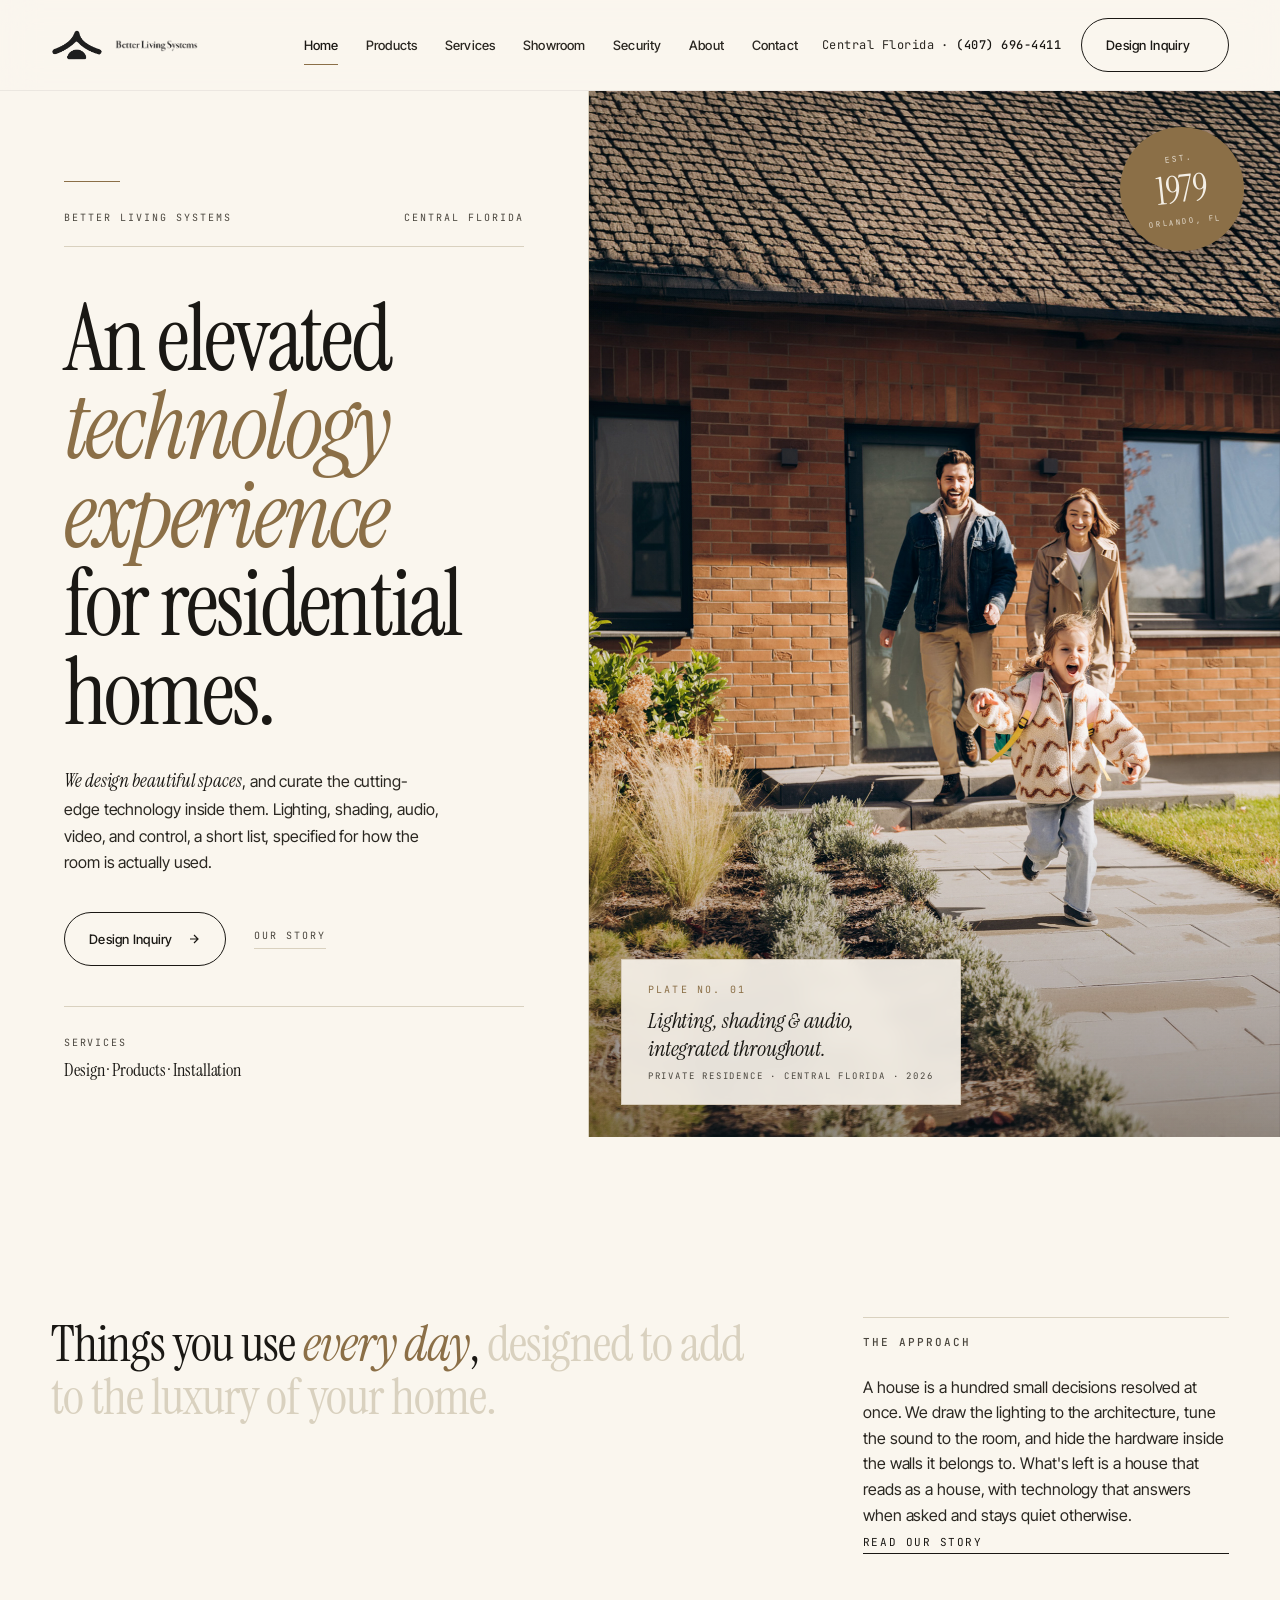
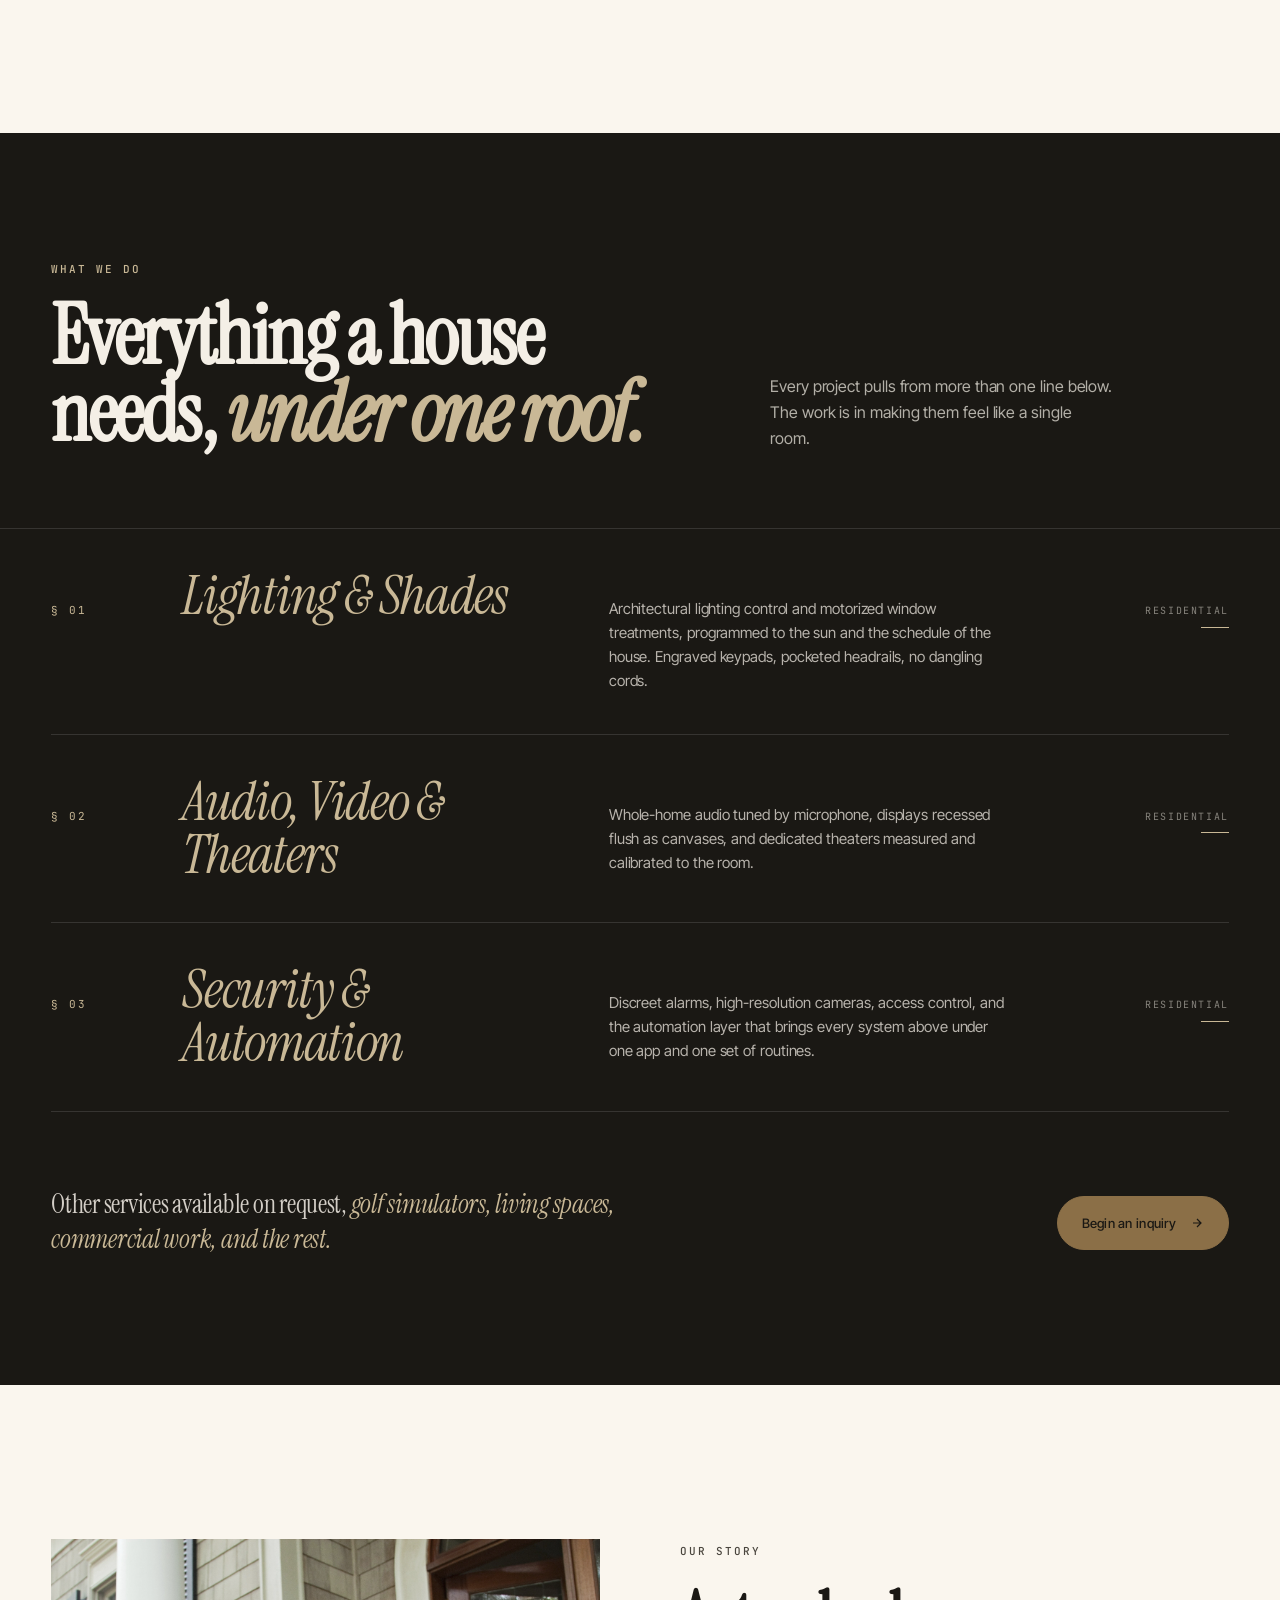
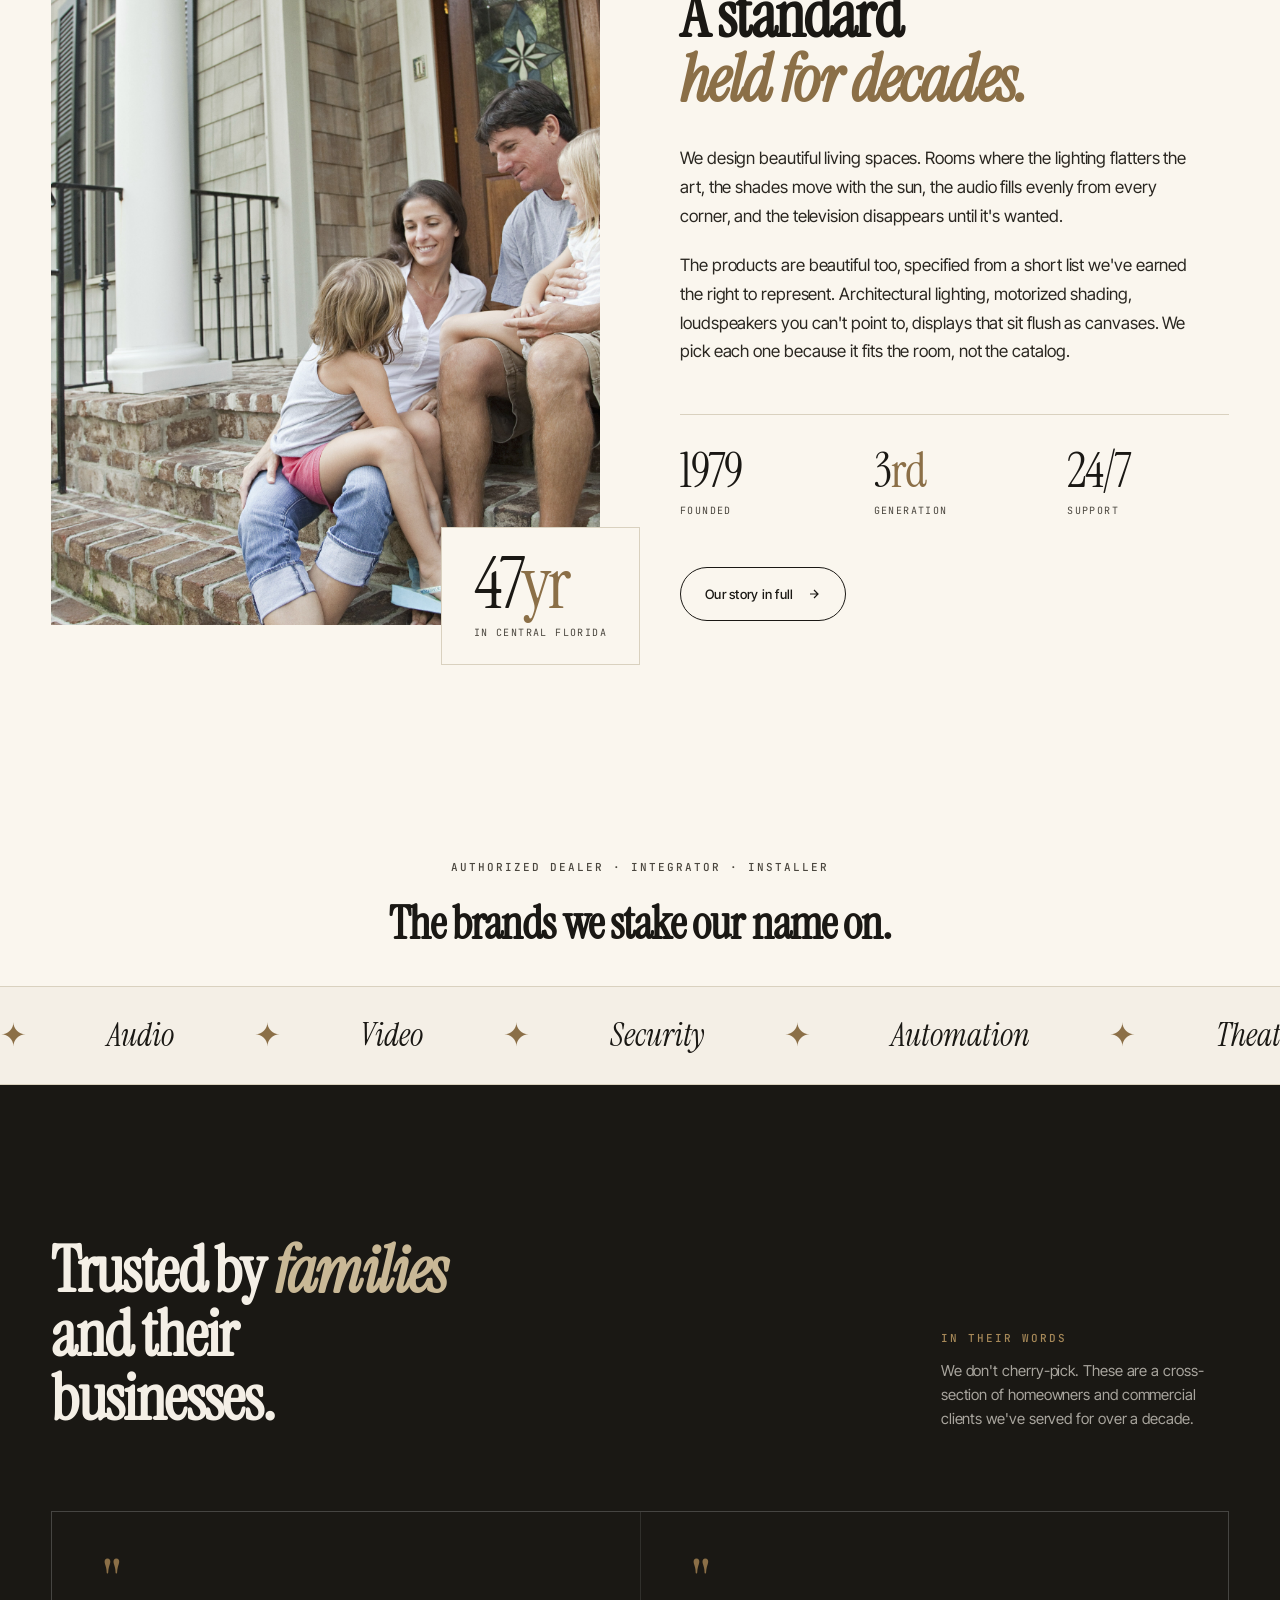
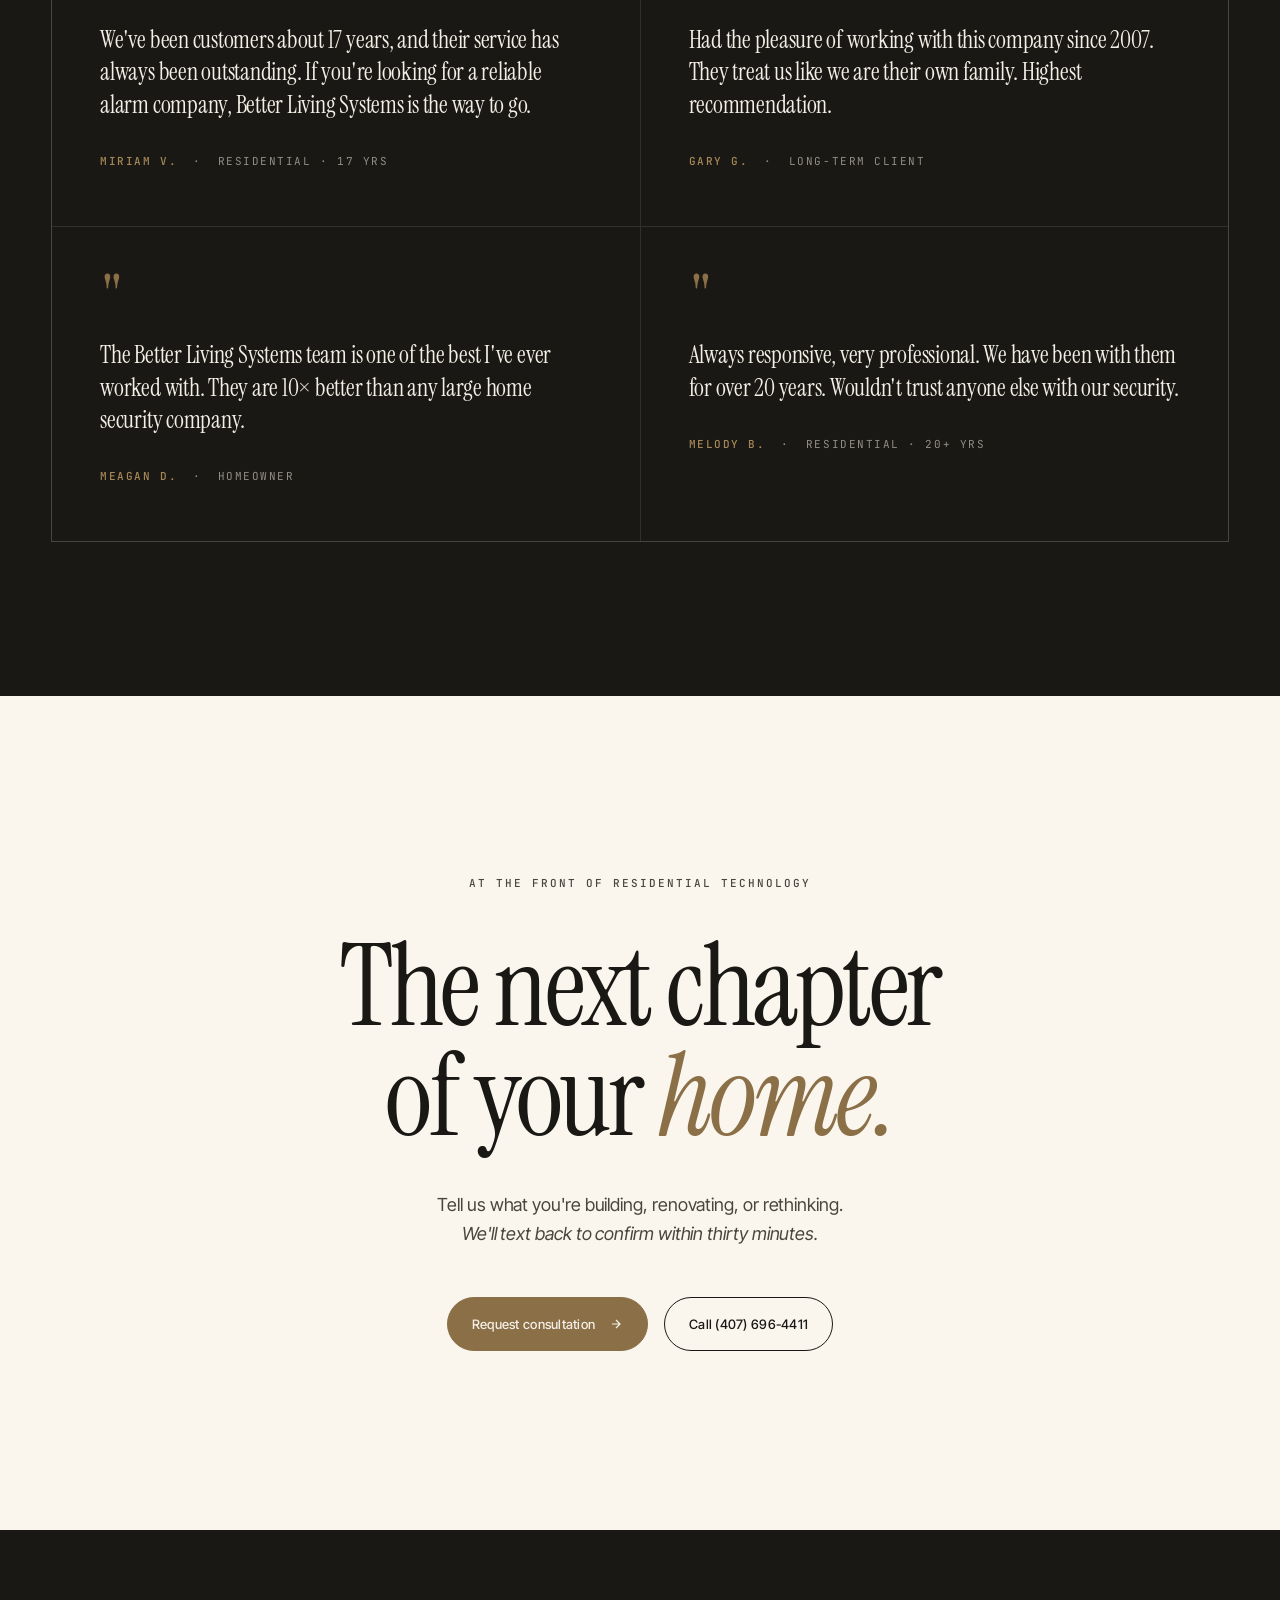
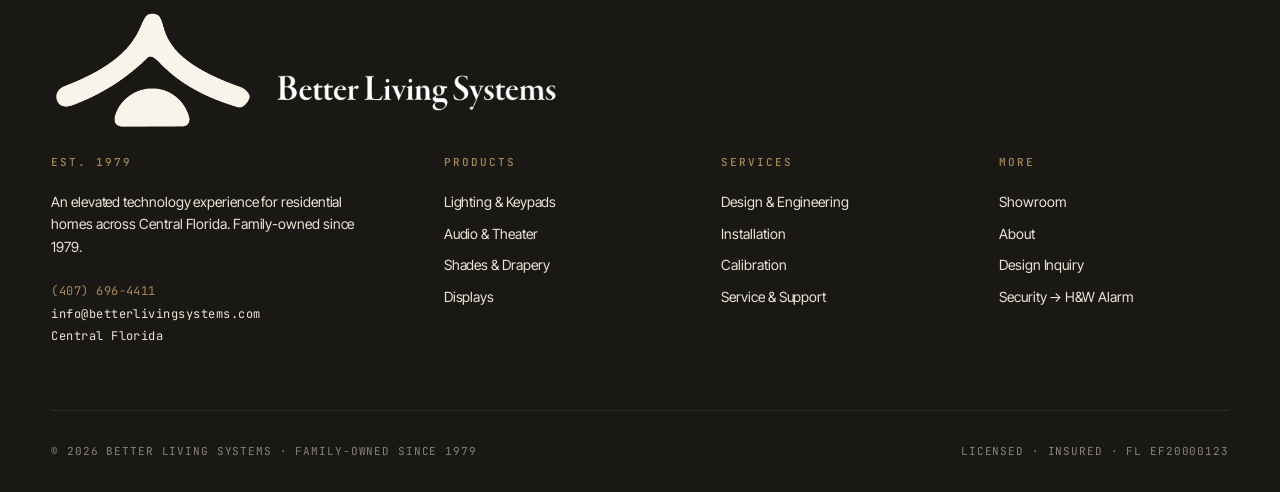
==== index.html @ b2623dad "Replace site with redesigned handoff Applies a full redesign from Claude Design: new index, about, c" ====
<!doctype html>
<html lang="en">
<head>
  <meta charset="utf-8" />
  <meta name="viewport" content="width=device-width, initial-scale=1" />
  <title>Better Living Systems, Security, Fire, and Smart Home since 1979</title>
  <link rel="icon" href="favicon.ico" sizes="any" />
  <link rel="icon" type="image/png" sizes="32x32" href="favicon-32.png" />
  <link rel="icon" type="image/png" sizes="16x16" href="favicon-16.png" />
  <link rel="apple-touch-icon" sizes="180x180" href="favicon-180.png" />
  <link rel="preconnect" href="https://fonts.googleapis.com" />
  <link rel="preconnect" href="https://fonts.gstatic.com" crossorigin />
  <link href="https://fonts.googleapis.com/css2?family=Instrument+Serif:ital@0;1&family=Inter+Tight:wght@300;400;500;600&family=JetBrains+Mono:wght@400;500&display=swap" rel="stylesheet" />
  <link rel="stylesheet" href="shared/styles.css?v=1776820132756" />
  <style>
    /* ------- Home-specific ------- */
    .hero {
      position: relative;
      overflow: hidden;
      isolation: isolate;
      background: var(--paper);
      display: grid;
      grid-template-columns: minmax(0, 0.92fr) minmax(0, 1.08fr);
      min-height: 92vh;
    }
    .hero-copy {
      position: relative;
      padding: clamp(72px, 10vh, 140px) clamp(32px, 5vw, 88px) clamp(48px, 6vh, 80px);
      display: flex; flex-direction: column; justify-content: space-between;
      border-right: 1px solid var(--line);
      gap: 40px;
    }
    .hero-rule {
      width: 56px; height: 1px; background: var(--brass);
      margin-bottom: 28px;
    }
    .hero-masthead {
      display: flex; justify-content: space-between; align-items: baseline;
      font-family: var(--mono);
      font-size: 10px;
      letter-spacing: 0.2em;
      text-transform: uppercase;
      color: var(--ink-soft);
      padding-bottom: 20px;
      border-bottom: 1px solid var(--line);
      gap: 16px;
    }
    .hero-masthead .vol { color: var(--brass); }
    .hero h1 {
      font-family: var(--serif);
      font-size: clamp(56px, 7.2vw, 120px);
      line-height: 0.96;
      letter-spacing: -0.03em;
      font-weight: 400;
      margin: 0;
    }
    .hero h1 .l2 { font-style: italic; color: var(--brass); display: block; }
    .hero-lede {
      max-width: 42ch;
      font-size: 16px;
      line-height: 1.65;
      color: var(--ink-2);
      margin-top: 28px;
    }
    .hero-lede em { font-style: italic; font-family: var(--serif); font-size: 19px; color: var(--ink); }
    .hero-ctas {
      display: flex; align-items: center; gap: 28px; flex-wrap: wrap;
      margin-top: 36px;
    }
    .hero-ctas .mini {
      font-family: var(--mono); font-size: 10px; letter-spacing: 0.2em;
      text-transform: uppercase; color: var(--ink-soft);
      text-decoration: none;
      border-bottom: 1px solid var(--line);
      padding-bottom: 4px;
      transition: color .3s, border-color .3s;
    }
    .hero-ctas .mini:hover { color: var(--brass); border-color: var(--brass); }
    .hero-footer {
      display: grid;
      grid-template-columns: 1fr auto;
      align-items: end;
      gap: 40px;
      padding-top: 28px;
      border-top: 1px solid var(--line);
      font-family: var(--mono);
      font-size: 10px;
      letter-spacing: 0.18em;
      text-transform: uppercase;
      color: var(--ink-soft);
    }
    .hero-footer-stat { text-align: right; }
    .hero-footer-stat .num { font-family: var(--serif); font-size: 44px; line-height: 1; letter-spacing: -0.02em; color: var(--ink); text-transform: none; display: block; }
    .hero-footer-stat .num em { color: var(--brass); font-style: normal; }
    .hero-footer-stat .lbl { margin-top: 8px; display: block; }

    .hero-media {
      position: relative;
      overflow: hidden;
      background: var(--ink);
    }
    .hero-media img {
      position: absolute; inset: 0;
      width: 100%; height: 100%;
      object-fit: cover;
      will-change: transform;
      filter: saturate(0.92) contrast(1.02);
    }
    .hero-media::after {
      content: "";
      position: absolute; inset: 0;
      background:
        linear-gradient(180deg, rgba(20,19,17,0.1) 0%, transparent 25%, transparent 65%, rgba(20,19,17,0.35) 100%),
        linear-gradient(90deg, rgba(20,19,17,0.12) 0%, transparent 45%);
      pointer-events: none;
    }
    .hero-caption {
      position: absolute;
      left: 32px; bottom: 32px;
      z-index: 3;
      background: rgba(244, 239, 230, 0.94);
      backdrop-filter: blur(8px);
      padding: 22px 26px 20px;
      border: 1px solid rgba(139, 111, 71, 0.22);
      max-width: 340px;
    }
    .hero-caption .cap-num { font-family: var(--mono); font-size: 10px; letter-spacing: 0.22em; text-transform: uppercase; color: var(--brass); margin-bottom: 10px; }
    .hero-caption .cap-title { font-family: var(--serif); font-size: 22px; line-height: 1.25; color: var(--ink); margin-bottom: 8px; font-style: italic; }
    .hero-caption .cap-meta { font-family: var(--mono); font-size: 9px; letter-spacing: 0.2em; text-transform: uppercase; color: var(--ink-soft); }
    .hero-badge {
      position: absolute;
      right: 36px; top: 36px;
      z-index: 3;
      display: flex; flex-direction: column; align-items: center; justify-content: center;
      width: 124px; height: 124px;
      border-radius: 50%;
      background: var(--brass);
      color: var(--ivory);
      transform: rotate(-6deg);
      box-shadow: 0 24px 50px -18px rgba(0,0,0,0.5);
      letter-spacing: 0.05em;
    }
    .hero-badge .est { font-family: var(--mono); font-size: 8px; letter-spacing: 0.28em; opacity: 0.85; text-transform: uppercase; }
    .hero-badge .yr { font-family: var(--serif); font-size: 38px; line-height: 1; margin-top: 6px; letter-spacing: -0.01em; }
    .hero-badge .sub { font-family: var(--mono); font-size: 7.5px; letter-spacing: 0.22em; margin-top: 8px; opacity: 0.85; text-align: center; padding: 0 14px; line-height: 1.4; text-transform: uppercase; }

    @media (max-width: 960px) {
      .hero { grid-template-columns: 1fr; min-height: auto; }
      .hero-copy { padding: 72px 24px 48px; border-right: none; border-bottom: 1px solid var(--line); }
      .hero-media { aspect-ratio: 4/3; }
    }
    @media (max-width: 600px) {
      .hero-badge { width: 84px; height: 84px; right: 16px; top: 16px; }
      .hero-badge .yr { font-size: 26px; }
      .hero-badge .est { font-size: 7px; }
      .hero-badge .sub { font-size: 6.5px; padding: 0 8px; }
      .hero-caption { left: 16px; right: 16px; bottom: 16px; max-width: none; }
      .hero-footer { grid-template-columns: 1fr; }
      .hero-footer-stat { text-align: left; }
    }

    /* ---- Services catalog ---- */
    .chapters { background: var(--ink); color: var(--ivory); padding: clamp(80px, 10vw, 140px) 0 0; }
    .chapters-head {
      max-width: var(--wrap);
      margin: 0 auto clamp(48px, 6vw, 96px);
      padding: 0 var(--gutter);
      display: grid;
      grid-template-columns: 1.4fr 1fr;
      gap: clamp(40px, 6vw, 96px);
      align-items: end;
    }
    .chapters-head .eyebrow { color: var(--brass-soft); margin-bottom: 20px; }
    .chapters-head h2 {
      font-family: var(--serif);
      font-size: clamp(48px, 6.5vw, 112px);
      line-height: 0.92;
      letter-spacing: -0.03em;
    }
    .chapters-head h2 em { color: var(--brass-soft); font-style: italic; }
    .chapters-head p {
      font-size: 16px;
      color: rgba(244, 239, 230, 0.7);
      line-height: 1.6;
      max-width: 38ch;
    }

    /* Service index — editorial list, not cards */
    .svc-index {
      max-width: var(--wrap);
      margin: 0 auto;
      padding: 0 var(--gutter);
      border-top: 1px solid rgba(255,255,255,0.12);
    }
    .svc-row {
      display: grid;
      grid-template-columns: 80px 1.4fr 1.6fr 140px;
      align-items: baseline;
      gap: clamp(24px, 4vw, 64px);
      padding: clamp(28px, 3.2vw, 44px) 0;
      border-bottom: 1px solid rgba(255,255,255,0.12);
      color: var(--ivory);
      text-decoration: none;
      transition: color .35s ease, padding .35s ease;
      position: relative;
    }
    .svc-row::before {
      content: '';
      position: absolute;
      inset: 0;
      background: rgba(139, 111, 71, 0.06);
      opacity: 0;
      transition: opacity .35s ease;
      pointer-events: none;
    }
    .svc-row:hover::before { opacity: 1; }
    .svc-row:hover { padding-left: 12px; }
    .svc-num {
      font-family: var(--mono);
      font-size: 11px;
      letter-spacing: 0.18em;
      color: var(--brass-soft);
      padding-top: 18px;
    }
    .svc-name {
      font-family: var(--serif);
      font-size: clamp(36px, 4.2vw, 64px);
      line-height: 0.98;
      letter-spacing: -0.025em;
    }
    .svc-name em { color: var(--brass-soft); font-style: italic; }
    .svc-desc {
      font-size: 15px;
      line-height: 1.6;
      color: rgba(244, 239, 230, 0.72);
      max-width: 44ch;
      padding-top: 14px;
    }
    .svc-chapter {
      font-family: var(--mono);
      font-size: 10px;
      letter-spacing: 0.16em;
      text-transform: uppercase;
      color: rgba(244, 239, 230, 0.5);
      text-align: right;
      padding-top: 20px;
      display: flex;
      flex-direction: column;
      gap: 8px;
      align-items: flex-end;
    }
    .svc-chapter .arr {
      width: 28px; height: 1px; background: var(--brass-soft);
      transition: width .35s ease;
    }
    .svc-row:hover .svc-chapter .arr { width: 56px; }
    .svc-row:hover .svc-chapter { color: var(--brass-soft); }

    /* Footer strip under the list */
    .svc-foot {
      max-width: var(--wrap);
      margin: 0 auto;
      padding: clamp(48px, 6vw, 80px) var(--gutter) clamp(80px, 10vw, 140px);
      display: grid;
      grid-template-columns: 1fr auto;
      gap: 40px;
      align-items: center;
    }
    .svc-foot p {
      font-family: var(--serif);
      font-size: clamp(22px, 2vw, 30px);
      line-height: 1.35;
      letter-spacing: -0.01em;
      color: rgba(244, 239, 230, 0.85);
      max-width: 48ch;
    }
    .svc-foot p em { color: var(--brass-soft); font-style: italic; }

    @media (max-width: 900px) {
      .chapters-head { grid-template-columns: 1fr; }
      .svc-row { grid-template-columns: 44px 1fr; grid-template-rows: auto auto; gap: 16px 20px; padding: 28px 0; }
      .svc-num { padding-top: 8px; }
      .svc-desc { grid-column: 2; max-width: none; padding-top: 0; }
      .svc-chapter { grid-column: 2; flex-direction: row; align-items: center; gap: 12px; text-align: left; padding-top: 4px; }
      .svc-foot { grid-template-columns: 1fr; }
    }

    /* ---- Manifesto ---- */
    .manifesto {
      padding: clamp(100px, 14vw, 200px) 0;
      background: var(--paper);
    }
    .manifesto-grid {
      display: grid;
      grid-template-columns: 2fr 1fr;
      gap: 80px;
      align-items: start;
    }
    .manifesto-text {
      font-family: var(--serif);
      font-size: clamp(32px, 4vw, 64px);
      line-height: 1.05;
      letter-spacing: -0.02em;
      color: var(--ink);
    }
    .manifesto-text em { color: var(--brass); }
    .manifesto-text .dim-line { color: var(--line); }
    .manifesto-aside {
      padding-top: 16px;
      border-top: 1px solid var(--line);
    }
    @media (max-width: 900px) {
      .manifesto-grid { grid-template-columns: 1fr; gap: 48px; }
    }

    /* ---- Index strip (what we do) ---- */
    .index-strip {
      background: var(--ivory);
      border-top: 1px solid var(--line);
      border-bottom: 1px solid var(--line);
    }
    .index-row {
      display: grid;
      grid-template-columns: 80px 1fr 2fr 1fr 120px;
      gap: 32px;
      padding: 28px var(--gutter);
      max-width: var(--max);
      margin: 0 auto;
      align-items: center;
      border-bottom: 1px solid var(--line-soft);
      transition: background .3s;
    }
    .index-row:last-child { border-bottom: none; }
    .index-row:hover { background: var(--paper); }
    .index-num { font-family: var(--mono); font-size: 11px; color: var(--brass); letter-spacing: 0.14em; }
    .index-name {
      font-family: var(--serif);
      font-size: clamp(24px, 2.4vw, 36px);
      line-height: 1;
      letter-spacing: -0.015em;
    }
    .index-desc { font-size: 14px; color: var(--ink-soft); line-height: 1.5; }
    .index-tag { font-family: var(--mono); font-size: 10px; letter-spacing: 0.14em; text-transform: uppercase; color: var(--ink-soft); }
    .index-row .arr-icon { justify-self: end; width: 16px; height: 16px; color: var(--ink-soft); }
    .index-row:hover .arr-icon { color: var(--brass); }
    @media (max-width: 900px) {
      .index-row { grid-template-columns: 60px 1fr 24px; gap: 16px; }
      .index-row .index-desc, .index-row .index-tag { display: none; }
    }

    /* ---- Story ---- */
    .story {
      padding: clamp(100px, 12vw, 180px) 0;
    }
    .story-grid {
      display: grid;
      grid-template-columns: 1fr 1fr;
      gap: 80px;
      align-items: center;
    }
    .story-img {
      aspect-ratio: 4/5;
      position: relative;
    }
    .story-years {
      position: absolute;
      bottom: -40px;
      right: -40px;
      background: var(--paper);
      padding: 24px 32px;
      border: 1px solid var(--line);
      z-index: 2;
    }
    .story-years .big { font-family: var(--serif); font-size: 72px; line-height: 0.9; letter-spacing: -0.03em; }
    .story-years .lbl { font-family: var(--mono); font-size: 10px; letter-spacing: 0.14em; text-transform: uppercase; color: var(--ink-soft); margin-top: 8px; }
    .story-body h2 {
      font-family: var(--serif);
      font-size: clamp(40px, 5vw, 80px);
      line-height: 1;
      letter-spacing: -0.025em;
      margin-bottom: 32px;
    }
    .story-body h2 em { color: var(--brass); }
    .story-body p { font-size: 17px; color: var(--ink-2); line-height: 1.7; margin-bottom: 20px; max-width: 52ch; }
    .story-stats {
      display: grid;
      grid-template-columns: repeat(3, 1fr);
      gap: 32px;
      margin-top: 48px;
      padding-top: 32px;
      border-top: 1px solid var(--line);
    }
    .story-stat .num { font-family: var(--serif); font-size: 48px; line-height: 1; letter-spacing: -0.02em; }
    .story-stat .lbl { font-family: var(--mono); font-size: 10px; letter-spacing: 0.14em; text-transform: uppercase; color: var(--ink-soft); margin-top: 8px; }
    @media (max-width: 900px) {
      .story-grid { grid-template-columns: 1fr; gap: 64px; }
      .story-years { right: 16px; bottom: -24px; }
    }

    /* ---- Testimonials ---- */
    .quotes {
      background: var(--ink);
      color: var(--ivory);
      padding: clamp(100px, 12vw, 160px) 0;
    }
    .quotes-head {
      display: flex;
      justify-content: space-between;
      align-items: flex-end;
      margin-bottom: 80px;
      gap: 40px;
    }
    .quotes-head h2 {
      font-family: var(--serif);
      font-size: clamp(40px, 5vw, 80px);
      line-height: 1;
      letter-spacing: -0.025em;
      max-width: 14ch;
    }
    .quotes-head h2 em { color: var(--brass-soft); }
    .quotes-grid {
      display: grid;
      grid-template-columns: repeat(2, 1fr);
      gap: 1px;
      background: rgba(255,255,255,0.1);
      border: 1px solid rgba(255,255,255,0.1);
    }
    .quote {
      background: var(--ink);
      padding: 56px 48px;
    }
    .quote-mark { font-family: var(--serif); font-size: 64px; color: var(--brass); line-height: 0.5; margin-bottom: 24px; }
    .quote-text { font-family: var(--serif); font-size: 24px; line-height: 1.35; letter-spacing: -0.01em; margin-bottom: 32px; color: var(--ivory); }
    .quote-meta {
      display: flex;
      align-items: center;
      gap: 16px;
      font-family: var(--mono);
      font-size: 11px;
      letter-spacing: 0.14em;
      text-transform: uppercase;
      color: rgba(244, 239, 230, 0.55);
    }
    .quote-meta strong { color: var(--brass-2); font-weight: 500; }
    @media (max-width: 800px) {
      .quotes-grid { grid-template-columns: 1fr; }
      .quotes-head { flex-direction: column; align-items: flex-start; }
    }

    /* ---- Partners marquee ---- */
    .partners-head {
      padding: 80px var(--gutter) 40px;
      max-width: var(--max);
      margin: 0 auto;
      text-align: center;
    }
    .partners-head h3 {
      font-family: var(--serif);
      font-size: clamp(32px, 3.6vw, 56px);
      line-height: 1;
      letter-spacing: -0.02em;
    }

    /* ---- CTA ---- */
    .cta {
      background: var(--paper);
      padding: clamp(100px, 14vw, 180px) 0;
      text-align: center;
      position: relative;
      overflow: hidden;
    }
    .cta h2 {
      font-family: var(--serif);
      font-size: clamp(56px, 9vw, 140px);
      line-height: 0.95;
      letter-spacing: -0.03em;
      font-weight: 400;
      margin-bottom: 40px;
    }
    .cta h2 em { color: var(--brass); }
    .cta-sub {
      font-size: 18px;
      color: var(--ink-soft);
      max-width: 44ch;
      margin: 0 auto 48px;
      line-height: 1.6;
    }
    .cta-actions { display: flex; gap: 16px; justify-content: center; flex-wrap: wrap; }
  </style>
</head>
<body data-page="home">

  <div data-nav></div>

  <!-- HERO -->
  <section class="hero">
    <div class="hero-copy">
      <div>
        <div class="hero-rule"></div>
        <div class="hero-masthead">
          <span>Better Living Systems</span>
          <span>Central Florida</span>
        </div>
        <h1 class="reveal" style="margin-top: 48px;">
          An elevated
          <span class="l2">technology experience</span>
          for residential homes.
        </h1>
        <p class="hero-lede reveal reveal-delay-2">
          <em>We design beautiful spaces</em>, and curate the cutting-edge technology inside them. Lighting, shading, audio, video, and control, a short list, specified for how the room is actually used.
        </p>
        <div class="hero-ctas reveal reveal-delay-2">
          <a class="btn" href="contact.html">
            Design Inquiry
            <svg class="arr" viewBox="0 0 14 14" fill="none"><path d="M3 7h8M7 3l4 4-4 4" stroke="currentColor" stroke-width="1.2"/></svg>
          </a>
          <a class="mini" href="about.html">Our story</a>
        </div>
      </div>

      <div class="hero-footer">
        <div>
          <div style="margin-bottom: 8px;">Services</div>
          <div style="color: var(--ink); font-family: var(--serif); font-size: 18px; text-transform: none; letter-spacing: -0.005em; line-height: 1.4;">Design · Products · Installation</div>
        </div>
      </div>
    </div>

    <div class="hero-media reveal" data-parallax="0.06">
      <img src="images/family-home-exterior.jpg" alt="A family stepping out of their home"/>
      <div class="hero-badge">
        <span class="est">Est.</span>
        <span class="yr">1979</span>
        <span class="sub">Orlando, FL</span>
      </div>
      <figure class="hero-caption">
        <div class="cap-num">Plate No. 01</div>
        <div class="cap-title">Lighting, shading &amp; audio, <em>integrated throughout.</em></div>
        <div class="cap-meta">Private residence · Central Florida · 2026</div>
      </figure>
    </div>
  </section>

  <!-- MANIFESTO -->
  <section class="manifesto">
    <div class="wrap">
      <div class="manifesto-grid">
        <div class="manifesto-text reveal">
          Things you use <em>every day</em>, <span class="dim-line">designed to add to the luxury of your home.</span>
        </div>
        <aside class="manifesto-aside reveal reveal-delay-2">
          <div class="eyebrow" style="margin-bottom: 24px;">The approach</div>
          <p class="body-m">
            A house is a hundred small decisions resolved at once. We draw the lighting to the architecture, tune the sound to the room, and hide the hardware inside the walls it belongs to. What's left is a house that reads as a house, with technology that answers when asked and stays quiet otherwise.
          </p>
          <a href="about.html" class="btn-ghost mt-32">Read our story</a>
        </aside>
      </div>
    </div>
  </section>

  <!-- SERVICES CATALOG -->
  <section class="chapters">
    <div class="chapters-head">
      <div>
        <div class="eyebrow">What we do</div>
        <h2>Everything a house needs, <em>under one roof.</em></h2>
      </div>
      <p>Every project pulls from more than one line below. The work is in making them feel like a single room.</p>
    </div>

    <div class="svc-index">
      <a href="smart-home.html#lighting" class="svc-row">
        <div class="svc-num">§ 01</div>
        <div class="svc-name"><em>Lighting &amp; Shades</em></div>
        <div class="svc-desc">Architectural lighting control and motorized window treatments, programmed to the sun and the schedule of the house. Engraved keypads, pocketed headrails, no dangling cords.</div>
        <div class="svc-chapter"><span>Residential</span><span class="arr"></span></div>
      </a>
      <a href="smart-home.html#av" class="svc-row">
        <div class="svc-num">§ 02</div>
        <div class="svc-name"><em>Audio, Video &amp; Theaters</em></div>
        <div class="svc-desc">Whole-home audio tuned by microphone, displays recessed flush as canvases, and dedicated theaters measured and calibrated to the room.</div>
        <div class="svc-chapter"><span>Residential</span><span class="arr"></span></div>
      </a>
      <a href="security.html" class="svc-row">
        <div class="svc-num">§ 03</div>
        <div class="svc-name"><em>Security &amp; Automation</em></div>
        <div class="svc-desc">Discreet alarms, high-resolution cameras, access control, and the automation layer that brings every system above under one app and one set of routines.</div>
        <div class="svc-chapter"><span>Residential</span><span class="arr"></span></div>
      </a>
    </div>

    <div class="svc-foot">
      <p>Other services available on request, <em>golf simulators, living spaces, commercial work, and the rest.</em></p>
      <a class="btn btn-brass" href="contact.html" style="background: var(--brass); color: var(--ink);">
        Begin an inquiry
        <svg class="arr" viewBox="0 0 14 14" fill="none"><path d="M3 7h8M7 3l4 4-4 4" stroke="currentColor" stroke-width="1.2"/></svg>
      </a>
    </div>
  </section>

  <!-- STORY -->
  <section class="story">
    <div class="wrap">
      <div class="story-grid">
        <div class="reveal" style="position: relative;">
          <div class="story-img photo tone-warm grain"><img src="images/family-steps.jpg" alt="A family sitting on their front porch steps"/></div>
          <div class="story-years">
            <div class="big">47<span style="color:var(--brass)">yr</span></div>
            <div class="lbl">In Central Florida</div>
          </div>
        </div>
        <div class="story-body reveal reveal-delay-2">
          <div class="eyebrow" data-num="01" style="margin-bottom: 24px;" >Our story</div>
          <h2>A standard<br/><em>held for decades.</em></h2>
          <p>We design beautiful living spaces. Rooms where the lighting flatters the art, the shades move with the sun, the audio fills evenly from every corner, and the television disappears until it's wanted.</p>
          <p>The products are beautiful too, specified from a short list we've earned the right to represent. Architectural lighting, motorized shading, loudspeakers you can't point to, displays that sit flush as canvases. We pick each one because it fits the room, not the catalog.</p>
          <div class="story-stats">
            <div class="story-stat"><div class="num">1979</div><div class="lbl">Founded</div></div>
            <div class="story-stat"><div class="num">3<span style="color:var(--brass)">rd</span></div><div class="lbl">Generation</div></div>
            <div class="story-stat"><div class="num">24/7</div><div class="lbl">Support</div></div>
          </div>
          <a class="btn mt-48" href="about.html">
            Our story in full
            <svg class="arr" viewBox="0 0 14 14" fill="none"><path d="M3 7h8M7 3l4 4-4 4" stroke="currentColor" stroke-width="1.2"/></svg>
          </a>
        </div>
      </div>
    </div>
  </section>

  <!-- PARTNERS MARQUEE -->
  <div class="partners-head">
    <div class="eyebrow" style="margin-bottom: 24px;">Authorized dealer · Integrator · Installer</div>
    <h3>The brands we stake our name on.</h3>
  </div>
  <div class="marquee">
    <div class="marquee-track">
      <span>Audio</span><span>Video</span><span>Security</span><span>Automation</span>
      <span>Theaters</span><span>Lighting</span><span>Shades</span><span>Golf Sim</span>
      <span>Audio</span><span>Video</span><span>Security</span><span>Automation</span>
      <span>Theaters</span><span>Lighting</span><span>Shades</span><span>Golf Sim</span>
    </div>
  </div>

  <!-- TESTIMONIALS -->
  <section class="quotes">
    <div class="wrap">
      <div class="quotes-head">
        <h2>Trusted by <em>families</em><br/>and their businesses.</h2>
        <div>
          <div class="eyebrow" style="color: var(--brass-2); margin-bottom: 12px;">In their words</div>
          <p style="color: rgba(244,239,230,0.65); font-size: 15px; max-width: 32ch; line-height: 1.6;">We don't cherry-pick. These are a cross-section of homeowners and commercial clients we've served for over a decade.</p>
        </div>
      </div>
      <div class="quotes-grid">
        <div class="quote">
          <div class="quote-mark">"</div>
          <p class="quote-text">We've been customers about 17 years, and their service has always been outstanding. If you're looking for a reliable alarm company, Better Living Systems is the way to go.</p>
          <div class="quote-meta"><strong>Miriam V.</strong><span>·</span><span>Residential · 17 yrs</span></div>
        </div>
        <div class="quote">
          <div class="quote-mark">"</div>
          <p class="quote-text">Had the pleasure of working with this company since 2007. They treat us like we are their own family. Highest recommendation.</p>
          <div class="quote-meta"><strong>Gary G.</strong><span>·</span><span>Long-term client</span></div>
        </div>
        <div class="quote">
          <div class="quote-mark">"</div>
          <p class="quote-text">The Better Living Systems team is one of the best I've ever worked with. They are 10× better than any large home security company.</p>
          <div class="quote-meta"><strong>Meagan D.</strong><span>·</span><span>Homeowner</span></div>
        </div>
        <div class="quote">
          <div class="quote-mark">"</div>
          <p class="quote-text">Always responsive, very professional. We have been with them for over 20 years. Wouldn't trust anyone else with our security.</p>
          <div class="quote-meta"><strong>Melody B.</strong><span>·</span><span>Residential · 20+ yrs</span></div>
        </div>
      </div>
    </div>
  </section>

  <!-- CTA -->
  <section class="cta">
    <div class="wrap">
      <div class="eyebrow" style="margin-bottom: 40px;">At the front of residential technology</div>
      <h2>The next chapter<br/>of your <em>home.</em></h2>
      <p class="cta-sub">Tell us what you're building, renovating, or rethinking. <em>We'll text back to confirm within thirty minutes.</em></p>
      <div class="cta-actions">
        <a class="btn btn-brass" href="contact.html">
          Request consultation
          <svg class="arr" viewBox="0 0 14 14" fill="none"><path d="M3 7h8M7 3l4 4-4 4" stroke="currentColor" stroke-width="1.2"/></svg>
        </a>
        <a class="btn" href="tel:4076964411">
          Call (407) 696-4411
        </a>
      </div>
    </div>
  </section>

  <div data-footer></div>
  <script src="shared/shared.js?v=1776820132756"></script>
</body>
</html>
---- shared/styles.css ----
/* ==========================================================================
   Better Living Systems — editorial design system
   ========================================================================== */

:root {
  /* Ink + ivory palette */
  --ink: #1a1814;
  --ink-2: #2a2721;
  --ink-soft: #4a463e;
  --ivory: #f4efe6;
  --ivory-2: #ebe4d6;
  --paper: #faf6ee;
  --line: #d9d1bf;
  --line-soft: #e6ddca;

  /* Single accent — oxidized brass */
  --brass: #8b6f47;
  --brass-2: #a68858;
  --brass-soft: #c9b896;

  /* Signal (rarely used) */
  --ember: #b5502e; /* fire page accent */
  --signal: #3d5a4a; /* security page accent */

  --max: 1440px;
  --gutter: clamp(24px, 4vw, 56px);

  --serif: 'Instrument Serif', 'Cormorant Garamond', Georgia, serif;
  --sans: 'Inter Tight', -apple-system, BlinkMacSystemFont, 'Segoe UI', sans-serif;
  --mono: 'JetBrains Mono', 'SF Mono', ui-monospace, monospace;
}

* { box-sizing: border-box; margin: 0; padding: 0; }
html { scroll-behavior: smooth; -webkit-font-smoothing: antialiased; }
body {
  font-family: var(--sans);
  color: var(--ink);
  background: var(--paper);
  font-size: 16px;
  line-height: 1.55;
  font-weight: 400;
  letter-spacing: -0.005em;
}

img, svg, video { display: block; max-width: 100%; }
a { color: inherit; text-decoration: none; }
button { font: inherit; background: none; border: 0; cursor: pointer; color: inherit; }

/* ---- Typography scale ---- */
.display {
  font-family: var(--serif);
  font-weight: 400;
  line-height: 0.98;
  letter-spacing: -0.02em;
  font-style: normal;
}
.display-xl { font-size: clamp(64px, 11vw, 180px); }
.display-l  { font-size: clamp(48px, 7.5vw, 120px); }
.display-m  { font-size: clamp(40px, 5vw, 80px); }
.display-s  { font-size: clamp(32px, 3.6vw, 56px); }

.italic { font-style: italic; letter-spacing: -0.03em; }

.eyebrow {
  font-family: var(--mono);
  font-size: 11px;
  font-weight: 500;
  letter-spacing: 0.18em;
  text-transform: uppercase;
  color: var(--ink-soft);
}
.eyebrow-num::before {
  content: attr(data-num) " — ";
  color: var(--brass);
}

.body-l { font-size: 19px; line-height: 1.55; color: var(--ink-2); max-width: 60ch; }
.body-m { font-size: 16px; line-height: 1.6; color: var(--ink-2); max-width: 62ch; }
.body-s { font-size: 14px; line-height: 1.5; color: var(--ink-soft); }

/* ---- Layout ---- */
.wrap {
  max-width: var(--max);
  margin: 0 auto;
  padding: 0 var(--gutter);
}
.section { padding: clamp(80px, 10vw, 160px) 0; }
.section-sm { padding: clamp(48px, 6vw, 96px) 0; }

.rule { height: 1px; background: var(--line); width: 100%; }
.rule-ink { height: 1px; background: var(--ink); opacity: 0.12; }

/* ---- Buttons ---- */
.btn {
  display: inline-flex;
  align-items: center;
  gap: 14px;
  padding: 16px 24px;
  border: 1px solid var(--ink);
  border-radius: 999px;
  font-size: 13px;
  font-weight: 500;
  letter-spacing: 0.02em;
  transition: all .3s ease;
  white-space: nowrap;
}
.btn:hover { background: var(--ink); color: var(--ivory); }
.btn .arr {
  width: 14px; height: 14px;
  transition: transform .3s ease;
}
.btn:hover .arr { transform: translateX(4px); }

.btn-brass {
  background: var(--brass);
  border-color: var(--brass);
  color: var(--ivory);
}
.btn-brass:hover { background: var(--ink); border-color: var(--ink); }

.btn-ghost {
  border-color: transparent;
  padding-left: 0;
  padding-right: 0;
  gap: 10px;
  font-family: var(--mono);
  font-size: 11px;
  text-transform: uppercase;
  letter-spacing: 0.14em;
}
.btn-ghost:hover { background: transparent; color: var(--brass); }
.btn-ghost::after {
  content: '';
  display: block;
  flex: 0 0 24px;
  height: 1px;
  background: currentColor;
  transition: flex-basis .3s ease;
}
.btn-ghost:hover::after { flex-basis: 40px; }

/* ---- Navigation ---- */
.nav {
  position: sticky;
  top: 0;
  z-index: 50;
  background: rgba(250, 246, 238, 0.82);
  backdrop-filter: blur(18px);
  -webkit-backdrop-filter: blur(18px);
  border-bottom: 1px solid rgba(0,0,0,0.06);
}
.nav-inner {
  display: grid;
  grid-template-columns: 1fr auto 1fr;
  align-items: center;
  padding: 18px var(--gutter);
  max-width: var(--max);
  margin: 0 auto;
  gap: 24px;
}
.nav-brand {
  display: flex;
  align-items: center;
  gap: 12px;
  font-family: var(--serif);
  font-size: 22px;
  letter-spacing: -0.01em;
  white-space: nowrap;
}
.nav-brand-mark {
  height: 34px;
  width: 52px;
  display: grid; place-items: center;
  flex-shrink: 0;
}
.nav-brand-mark img { max-height: 100%; max-width: 100%; width: auto; height: auto; object-fit: contain; display: block; }
.nav-brand-word { display: inline-flex; align-items: center; flex-shrink: 0; }
.nav-brand-word img { display: block; height: 14px; width: auto; }
.nav-links {
  display: flex;
  gap: 28px;
  justify-content: center;
  font-size: 13px;
  font-weight: 500;
  letter-spacing: 0.01em;
  white-space: nowrap;
}
.nav-link { position: relative; padding: 4px 0; color: var(--ink-2); transition: color .2s; }
.nav-link:hover { color: var(--ink); }
.nav-link.active { color: var(--ink); }
.nav-link.active::after {
  content: '';
  position: absolute;
  left: 0; right: 0; bottom: -6px;
  height: 1px;
  background: var(--brass);
}
.nav-right {
  display: flex;
  justify-content: flex-end;
  align-items: center;
  gap: 20px;
}
.nav-phone {
  font-family: var(--mono);
  font-size: 12px;
  letter-spacing: 0.04em;
  color: var(--ink-2);
  white-space: nowrap;
}
.nav-phone strong { color: var(--ink); font-weight: 500; }

@media (max-width: 1180px) {
  .nav-phone { display: none; }
}
@media (max-width: 640px) {
  .nav-brand-word { display: none; }
}
@media (max-width: 980px) {
  .nav-inner { grid-template-columns: 1fr auto; }
  .nav-links { display: none; }
  .nav-right .btn { padding: 12px 18px; font-size: 12px; }
}

/* ---- Footer ---- */
.footer {
  background: var(--ink);
  color: var(--ivory);
  padding: 80px 0 32px;
}
.footer .eyebrow { color: var(--brass-2); }
.footer a { color: var(--ivory-2); transition: color .2s; }
.footer a:hover { color: var(--brass-2); }
.footer-grid {
  display: grid;
  grid-template-columns: 1.5fr 1fr 1fr 1fr;
  gap: 48px;
  padding-bottom: 64px;
  border-bottom: 1px solid rgba(255,255,255,0.08);
}
.footer-col h4 { font-family: var(--mono); font-size: 11px; letter-spacing: 0.18em; text-transform: uppercase; color: var(--brass-2); margin-bottom: 20px; font-weight: 500; }
.footer-col ul { list-style: none; display: flex; flex-direction: column; gap: 10px; font-size: 14px; }
.footer-brand-mark {
  font-family: var(--serif);
  font-size: 96px;
  line-height: 0.9;
  font-style: italic;
  letter-spacing: -0.03em;
  margin-bottom: 24px;
}
.footer-bottom {
  display: flex;
  justify-content: space-between;
  padding-top: 32px;
  font-family: var(--mono);
  font-size: 11px;
  letter-spacing: 0.08em;
  color: rgba(244, 239, 230, 0.5);
  text-transform: uppercase;
}
@media (max-width: 800px) {
  .footer-grid { grid-template-columns: 1fr 1fr; }
  .footer-brand-mark { font-size: 64px; }
  .footer-bottom { flex-direction: column; gap: 12px; }
}

/* ---- Image placeholder (striped) ---- */
.img-ph {
  position: relative;
  background: var(--ivory-2);
  background-image: repeating-linear-gradient(
    135deg,
    var(--ivory-2) 0,
    var(--ivory-2) 14px,
    var(--line-soft) 14px,
    var(--line-soft) 15px
  );
  overflow: hidden;
}
.img-ph::after {
  content: attr(data-label);
  position: absolute;
  top: 16px; left: 16px;
  font-family: var(--mono);
  font-size: 10px;
  letter-spacing: 0.12em;
  text-transform: uppercase;
  color: var(--ink-soft);
  background: var(--paper);
  padding: 6px 10px;
  border: 1px solid var(--line);
}
.img-ph.dark {
  background-color: var(--ink-2);
  background-image: repeating-linear-gradient(
    135deg,
    var(--ink-2) 0,
    var(--ink-2) 14px,
    var(--ink-soft) 14px,
    var(--ink-soft) 15px
  );
}
.img-ph.dark::after {
  background: var(--ink);
  color: var(--brass-soft);
  border-color: rgba(255,255,255,0.1);
}

/* Real photo — fills container, dark warm tint */
.photo {
  position: relative;
  overflow: hidden;
  background-color: var(--ivory-2);
}
.photo img {
  width: 100%;
  height: 100%;
  object-fit: cover;
  display: block;
}
.photo.tone-warm img { filter: saturate(0.9) contrast(0.98); }
.photo.tone-dark img { filter: saturate(0.85) brightness(0.72) contrast(1.05); }
.photo.tone-cool img { filter: saturate(0.75) brightness(0.9); }

/* Film grain overlay for imagery */
.grain::before {
  content: '';
  position: absolute;
  inset: 0;
  pointer-events: none;
  opacity: 0.12;
  mix-blend-mode: overlay;
  background-image: url("data:image/svg+xml,%3Csvg viewBox='0 0 200 200' xmlns='http://www.w3.org/2000/svg'%3E%3Cfilter id='n'%3E%3CfeTurbulence type='fractalNoise' baseFrequency='0.9' numOctaves='2'/%3E%3C/filter%3E%3Crect width='100%25' height='100%25' filter='url(%23n)' opacity='0.7'/%3E%3C/svg%3E");
}

/* ---- Utility ---- */
.stack-row { display: flex; align-items: center; gap: 16px; }
.stack-col { display: flex; flex-direction: column; }
.gap-8 { gap: 8px; } .gap-12 { gap: 12px; } .gap-16 { gap: 16px; }
.gap-24 { gap: 24px; } .gap-32 { gap: 32px; } .gap-48 { gap: 48px; }
.mt-16 { margin-top: 16px; } .mt-24 { margin-top: 24px; }
.mt-32 { margin-top: 32px; } .mt-48 { margin-top: 48px; } .mt-64 { margin-top: 64px; }
.text-center { text-align: center; }
.dim { color: var(--ink-soft); }
.brass-text { color: var(--brass); }

/* ---- Reveal on scroll ---- */
.reveal { opacity: 0; transform: translateY(24px); transition: opacity .9s ease, transform .9s ease; }
.reveal.in { opacity: 1; transform: none; }
.reveal-delay-1 { transition-delay: .08s; }
.reveal-delay-2 { transition-delay: .16s; }
.reveal-delay-3 { transition-delay: .24s; }
.reveal-delay-4 { transition-delay: .32s; }

/* ---- Marquee ---- */
@keyframes marquee {
  from { transform: translateX(0); }
  to   { transform: translateX(-50%); }
}
.marquee {
  overflow: hidden;
  border-top: 1px solid var(--line);
  border-bottom: 1px solid var(--line);
  padding: 24px 0;
  background: var(--ivory);
}
.marquee-track {
  display: flex;
  gap: 80px;
  width: max-content;
  animation: marquee 48s linear infinite;
  font-family: var(--serif);
  font-size: 32px;
  font-style: italic;
  color: var(--ink);
  white-space: nowrap;
}
.marquee-track span::before {
  content: '✦';
  margin-right: 80px;
  color: var(--brass);
  font-style: normal;
}
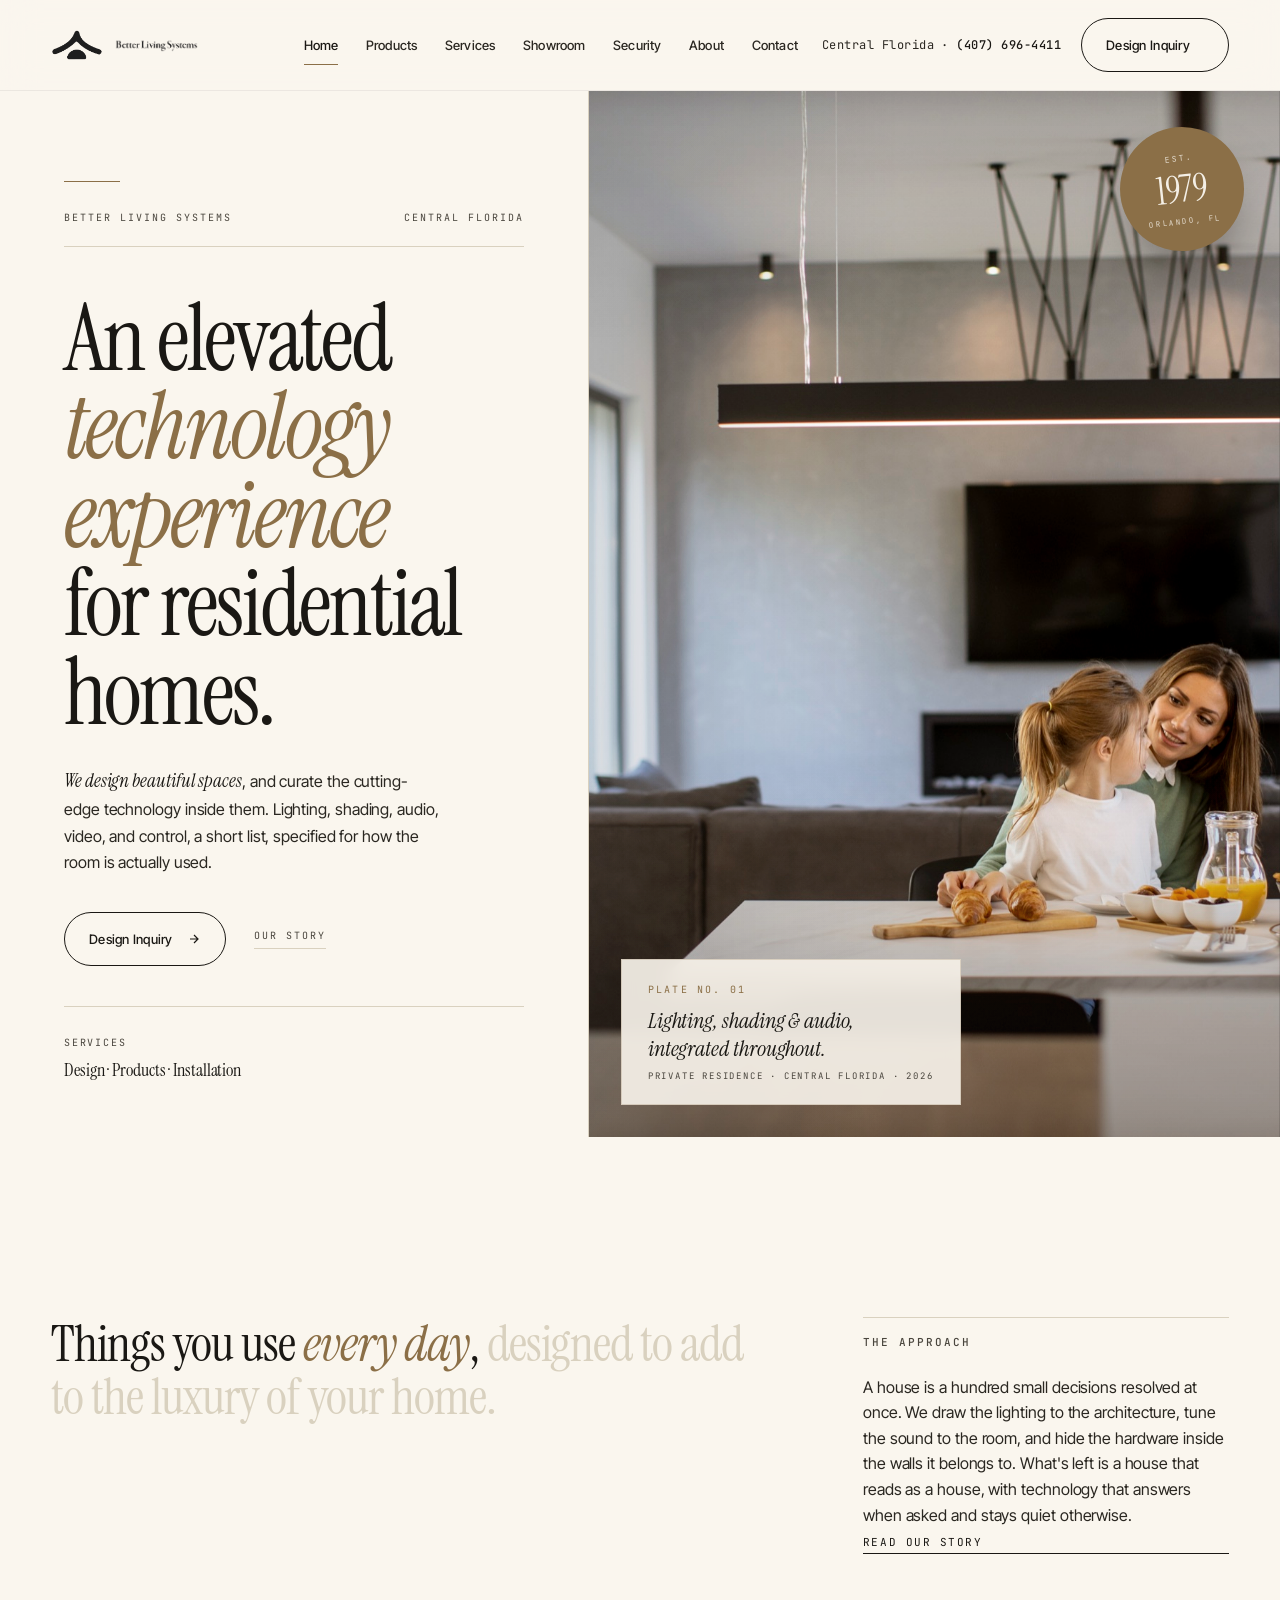
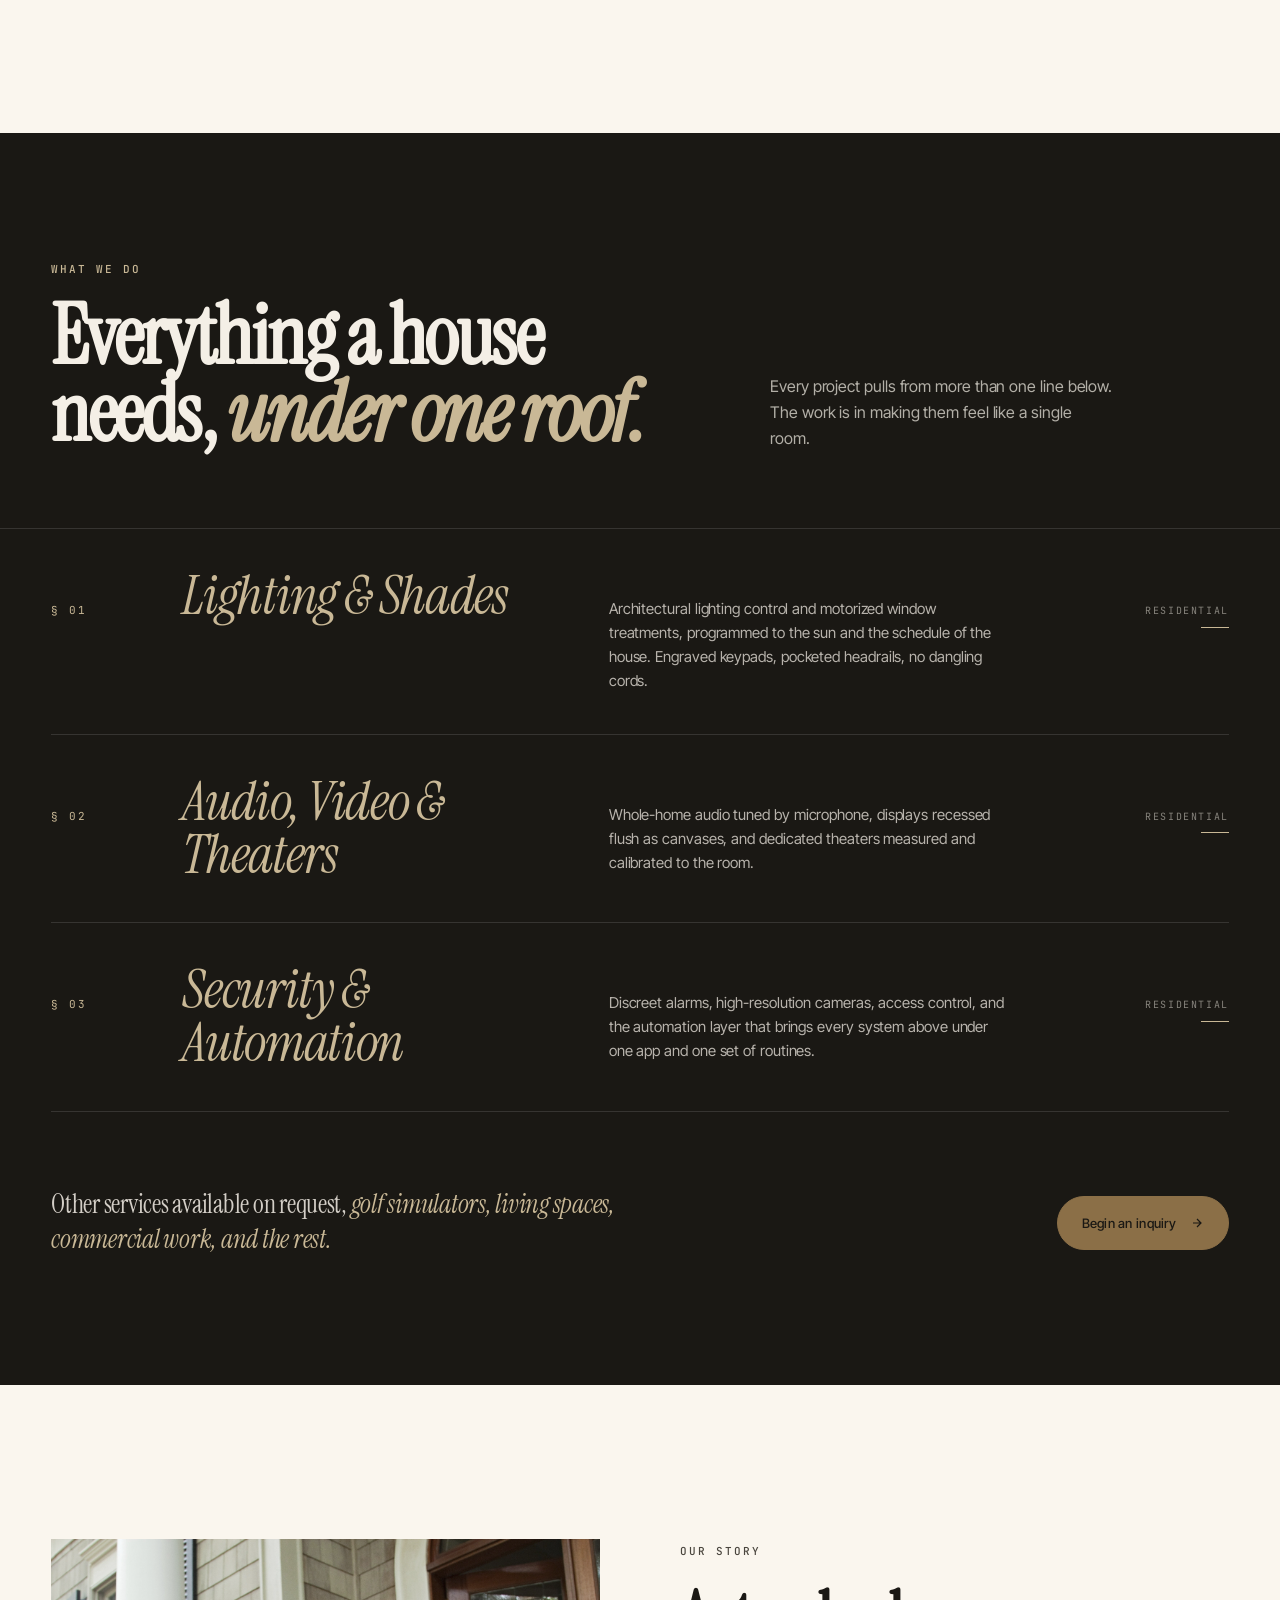
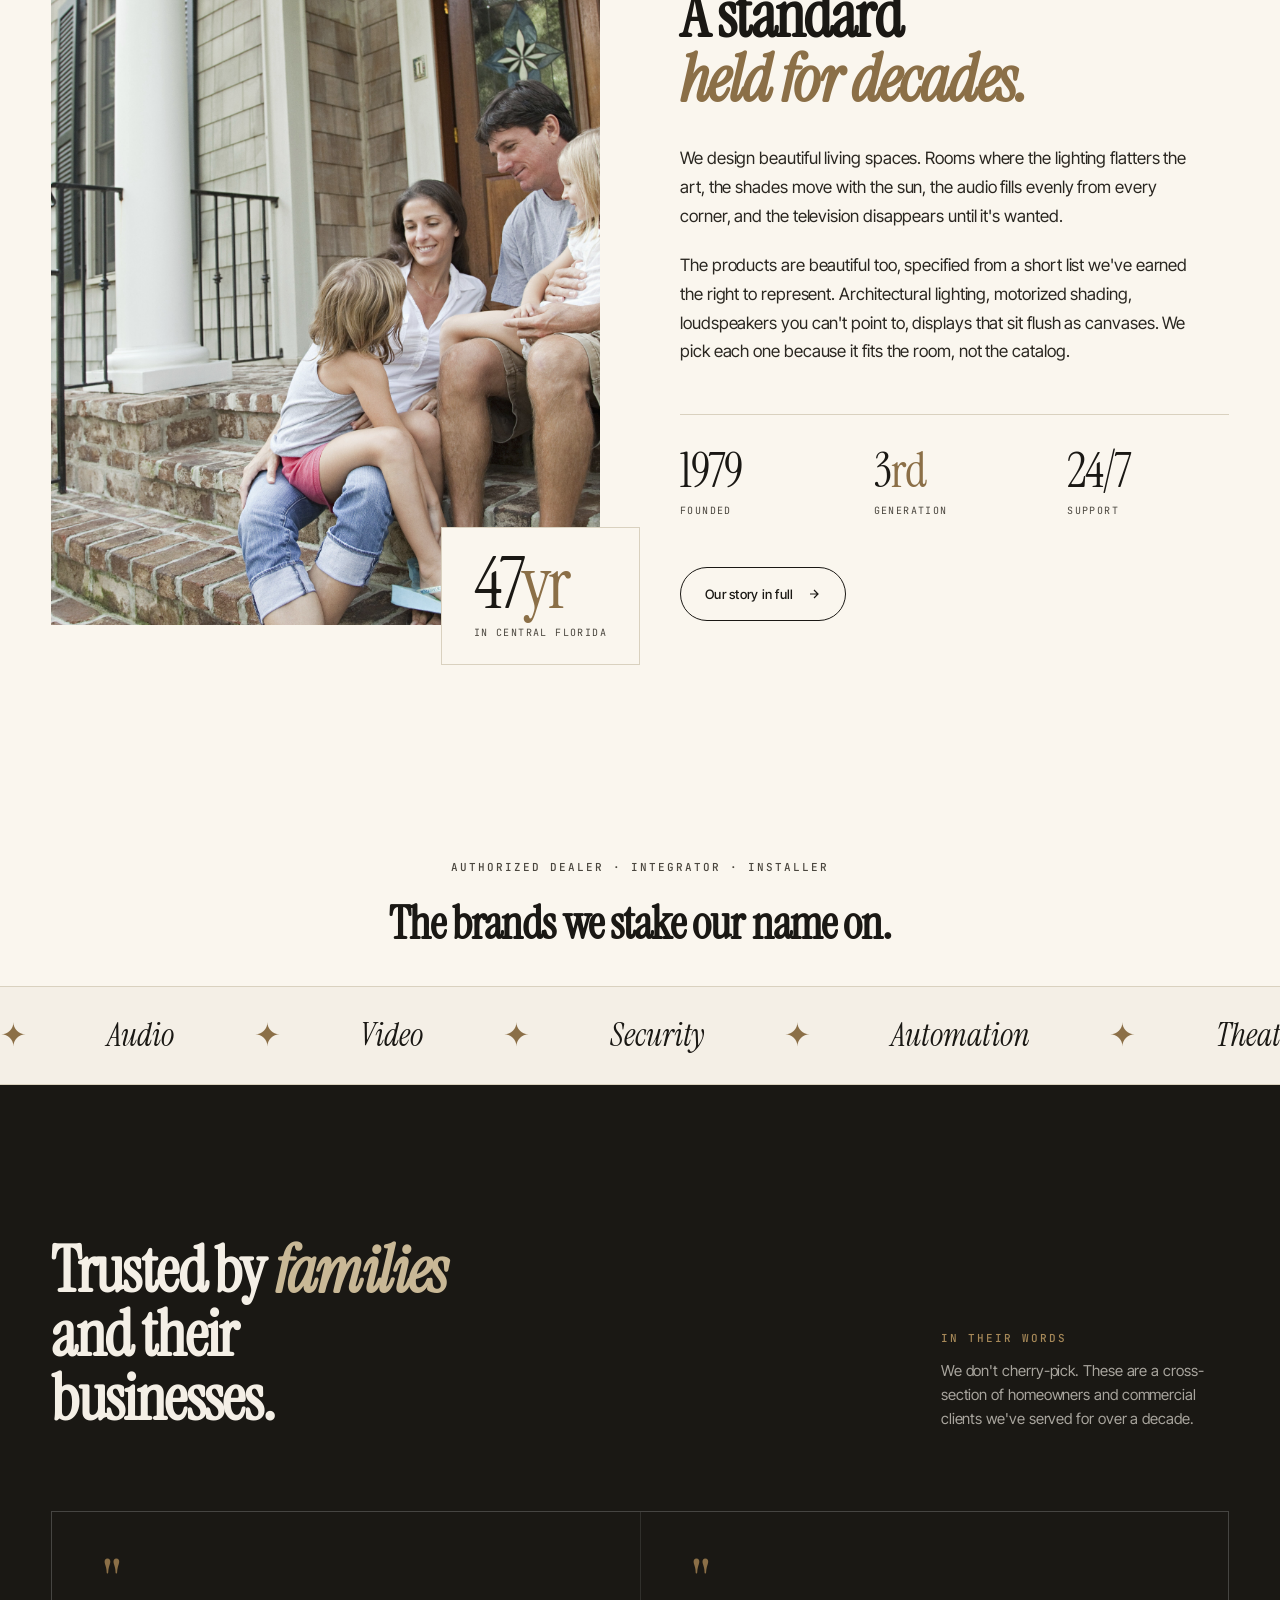
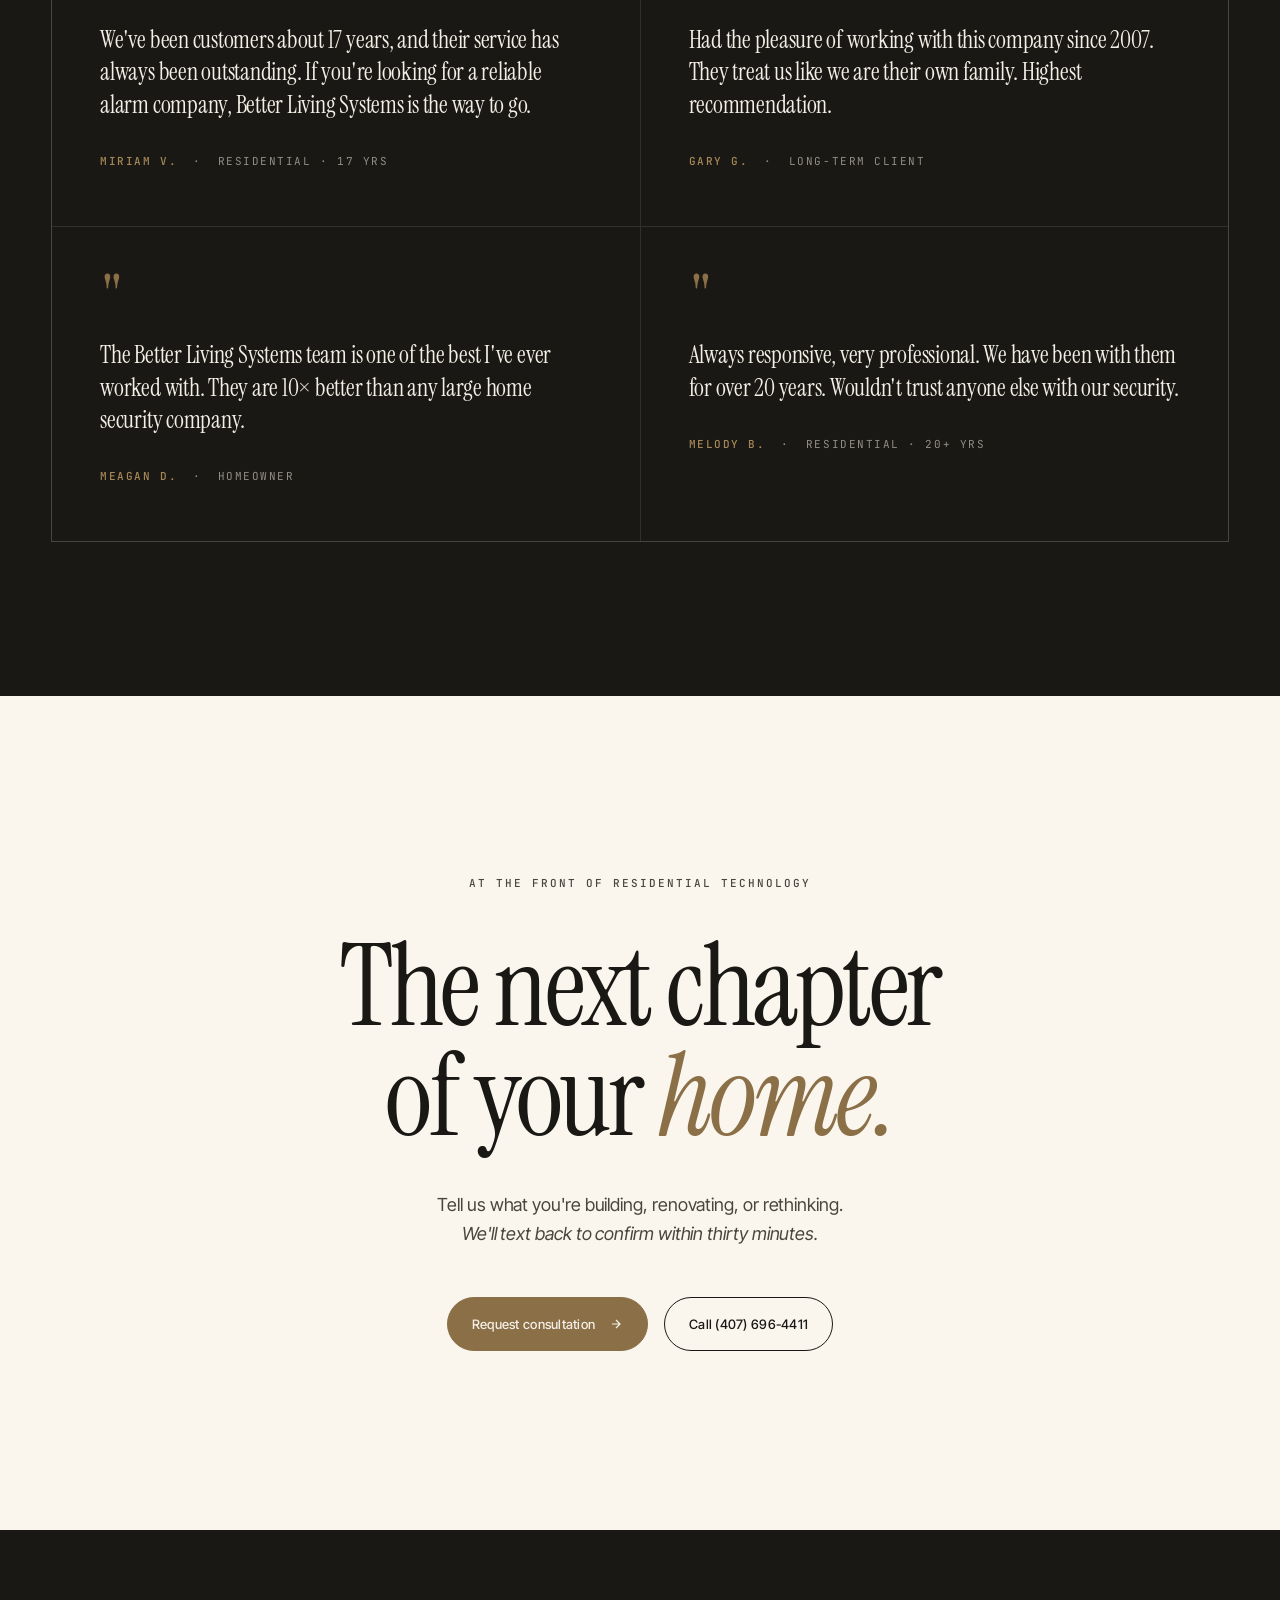
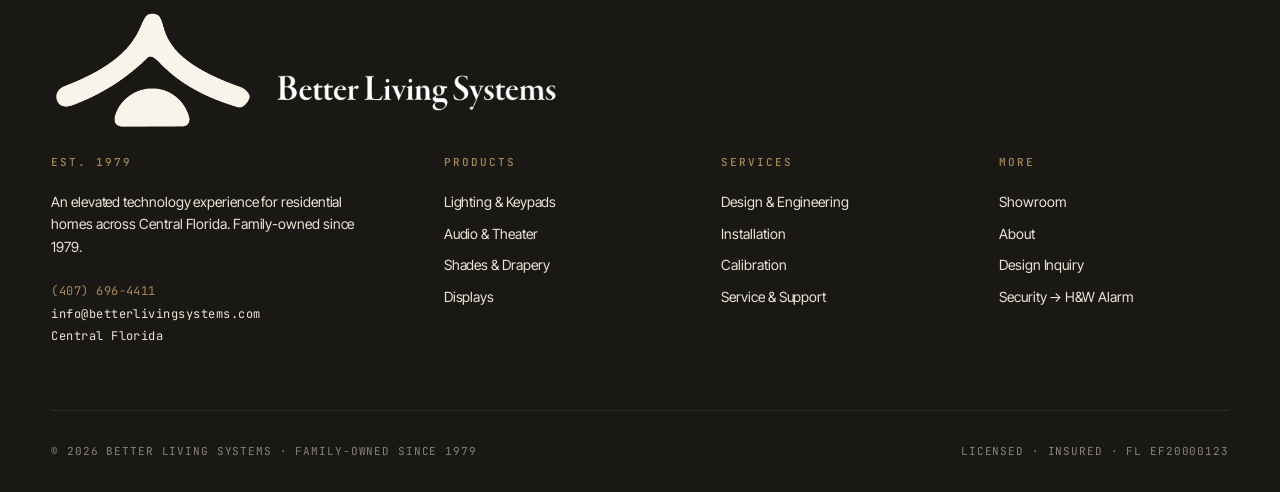
==== commit 45baeb5a: "Swap hero to family-at-breakfast in an integrated room Replaces the exterior-of-house hero with an i" ====
--- a/index.html
+++ b/index.html
@@ -527,7 +527,7 @@
     </div>
 
     <div class="hero-media reveal" data-parallax="0.06">
-      <img src="images/family-home-exterior.jpg" alt="A family stepping out of their home"/>
+      <img src="images/family-breakfast.jpg" alt="A family at breakfast in an open-plan living room with integrated lighting and flush-mounted display"/>
       <div class="hero-badge">
         <span class="est">Est.</span>
         <span class="yr">1979</span>
@@ -570,19 +570,19 @@
     </div>
 
     <div class="svc-index">
-      <a href="smart-home.html#lighting" class="svc-row">
+      <a href="products.html" class="svc-row">
         <div class="svc-num">§ 01</div>
         <div class="svc-name"><em>Lighting &amp; Shades</em></div>
         <div class="svc-desc">Architectural lighting control and motorized window treatments, programmed to the sun and the schedule of the house. Engraved keypads, pocketed headrails, no dangling cords.</div>
         <div class="svc-chapter"><span>Residential</span><span class="arr"></span></div>
       </a>
-      <a href="smart-home.html#av" class="svc-row">
+      <a href="services.html" class="svc-row">
         <div class="svc-num">§ 02</div>
         <div class="svc-name"><em>Audio, Video &amp; Theaters</em></div>
         <div class="svc-desc">Whole-home audio tuned by microphone, displays recessed flush as canvases, and dedicated theaters measured and calibrated to the room.</div>
         <div class="svc-chapter"><span>Residential</span><span class="arr"></span></div>
       </a>
-      <a href="security.html" class="svc-row">
+      <a href="https://hwalarm.com" target="_blank" rel="noopener" class="svc-row">
         <div class="svc-num">§ 03</div>
         <div class="svc-name"><em>Security &amp; Automation</em></div>
         <div class="svc-desc">Discreet alarms, high-resolution cameras, access control, and the automation layer that brings every system above under one app and one set of routines.</div>
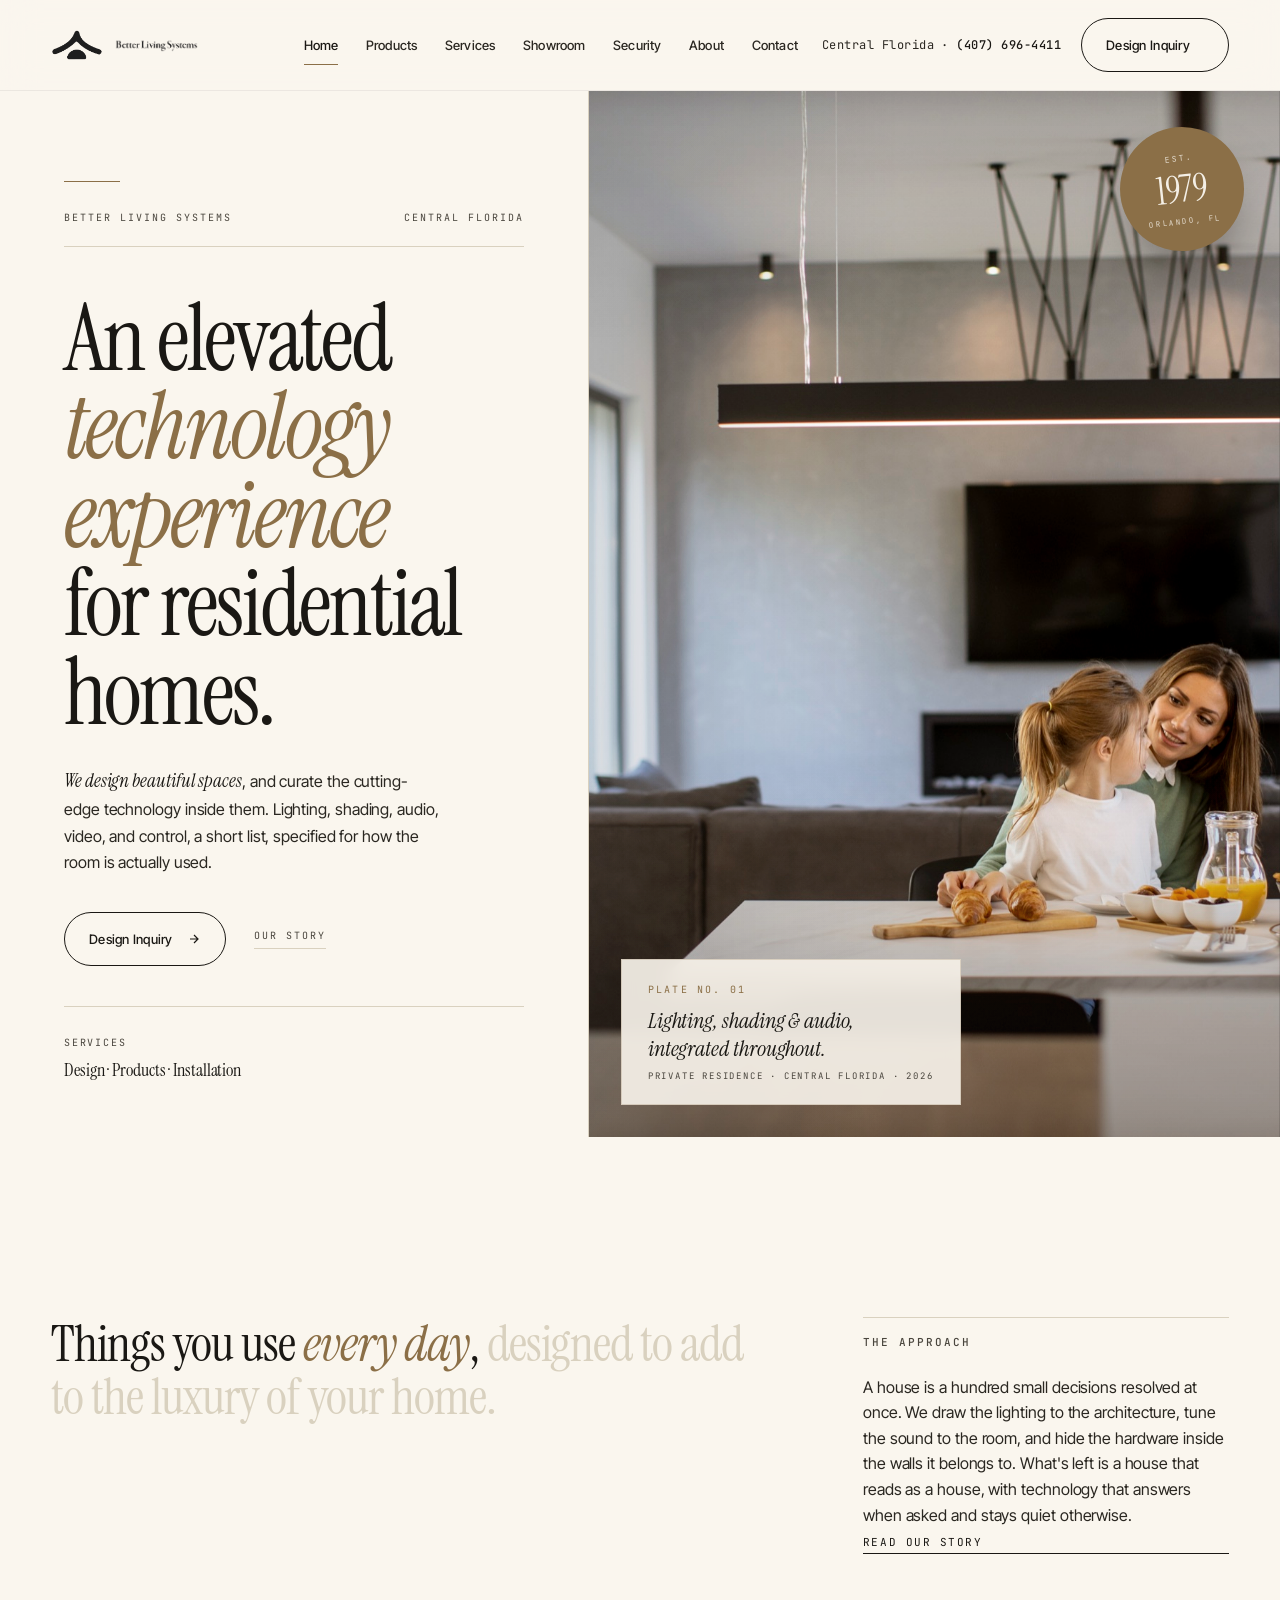
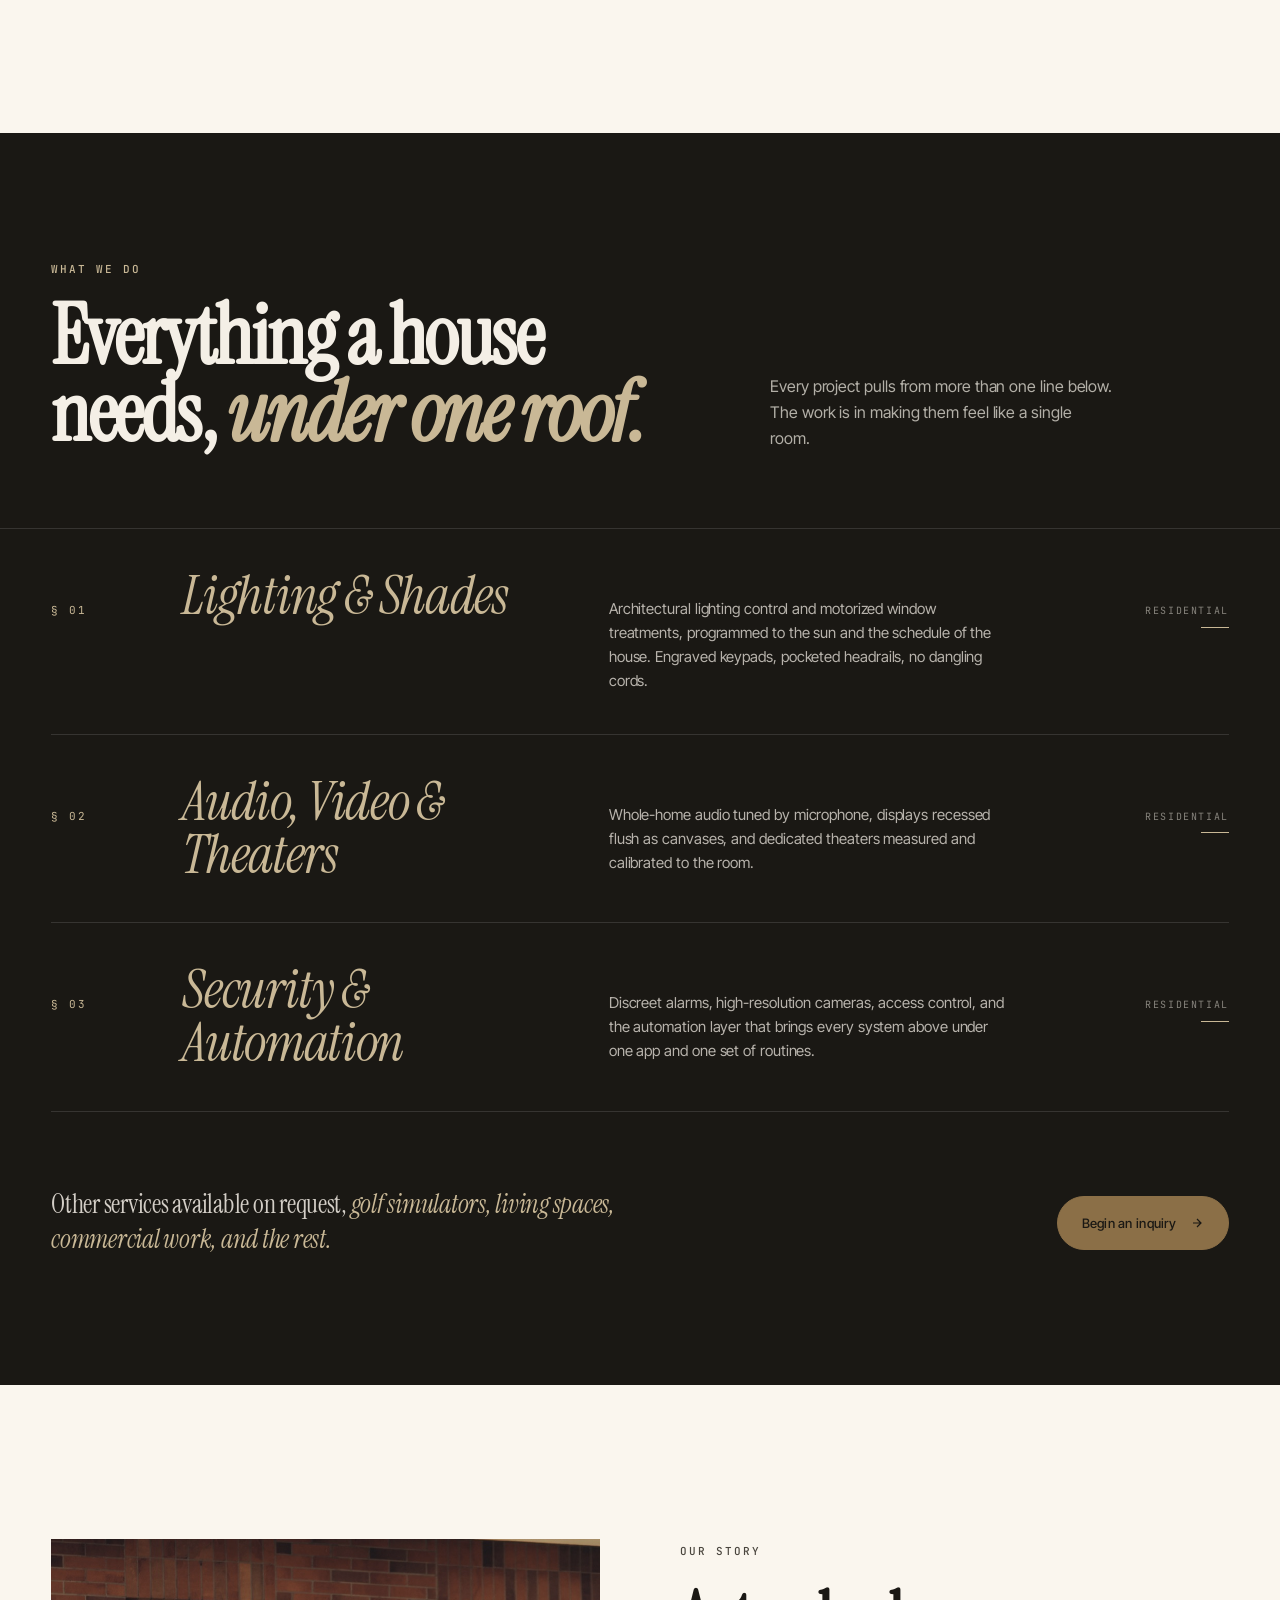
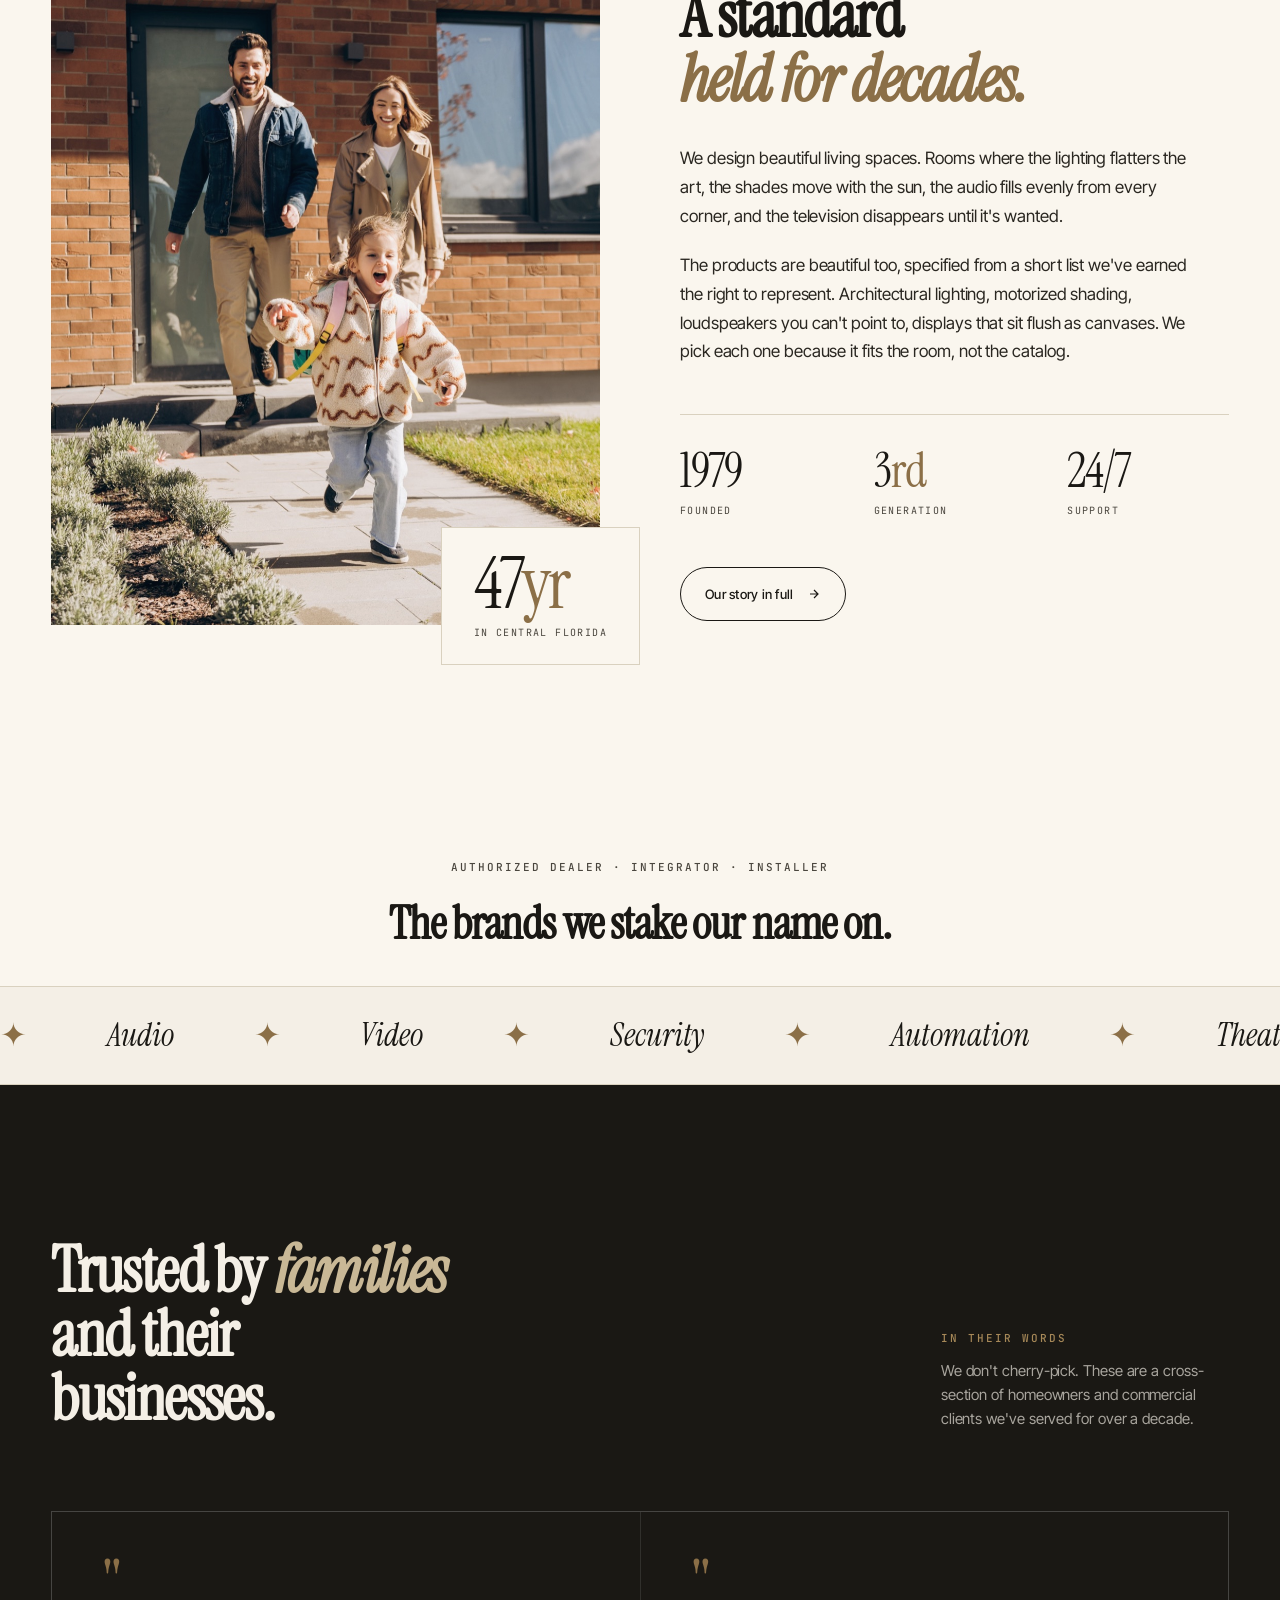
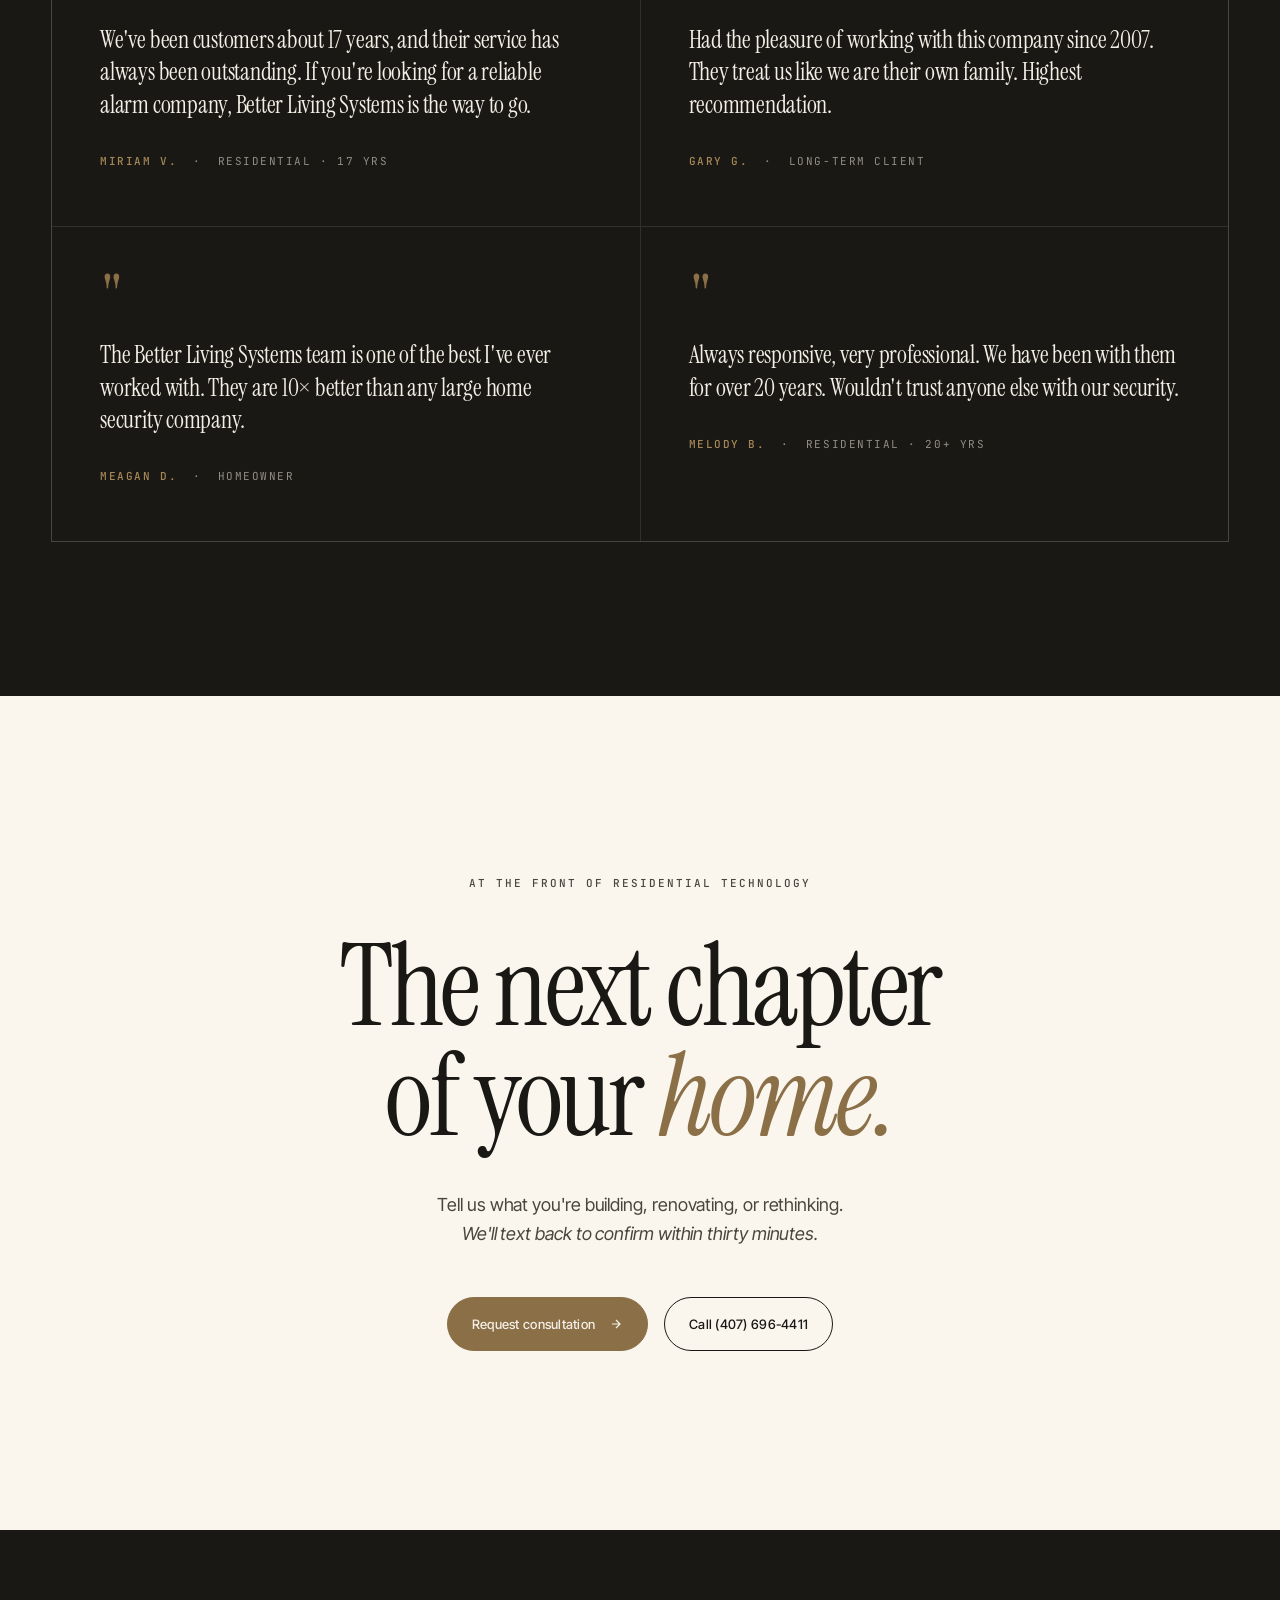
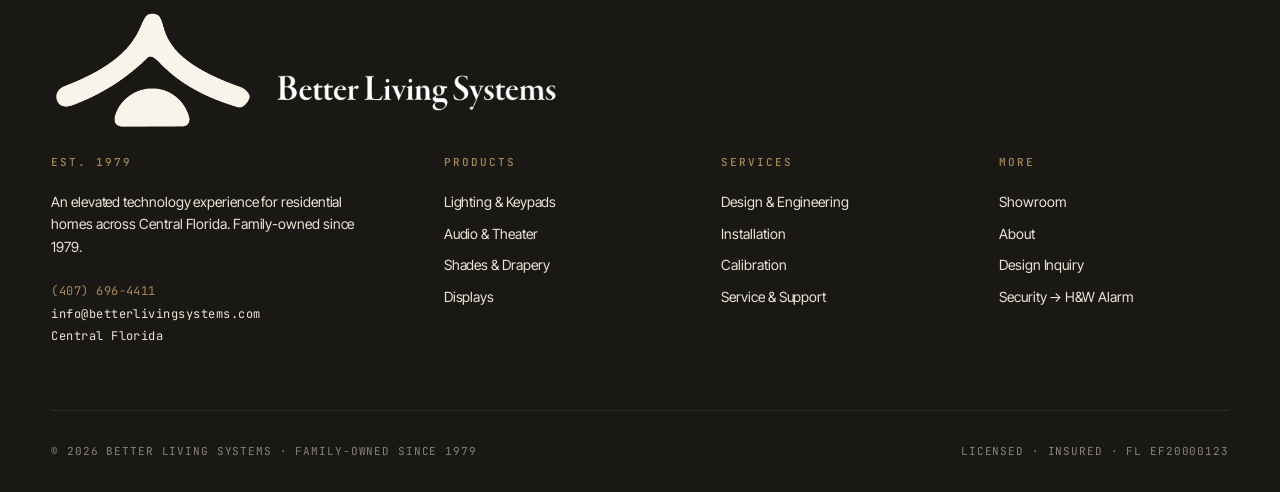
==== commit 55f13b2e: "Swap story photo and drop Typical-length meta cell - Home page "A standard held for decades." now us" ====
--- a/index.html
+++ b/index.html
@@ -604,7 +604,7 @@
     <div class="wrap">
       <div class="story-grid">
         <div class="reveal" style="position: relative;">
-          <div class="story-img photo tone-warm grain"><img src="images/family-steps.jpg" alt="A family sitting on their front porch steps"/></div>
+          <div class="story-img photo tone-warm grain"><img src="images/family-running.jpg" alt="A child running ahead of her parents out of their front door"/></div>
           <div class="story-years">
             <div class="big">47<span style="color:var(--brass)">yr</span></div>
             <div class="lbl">In Central Florida</div>
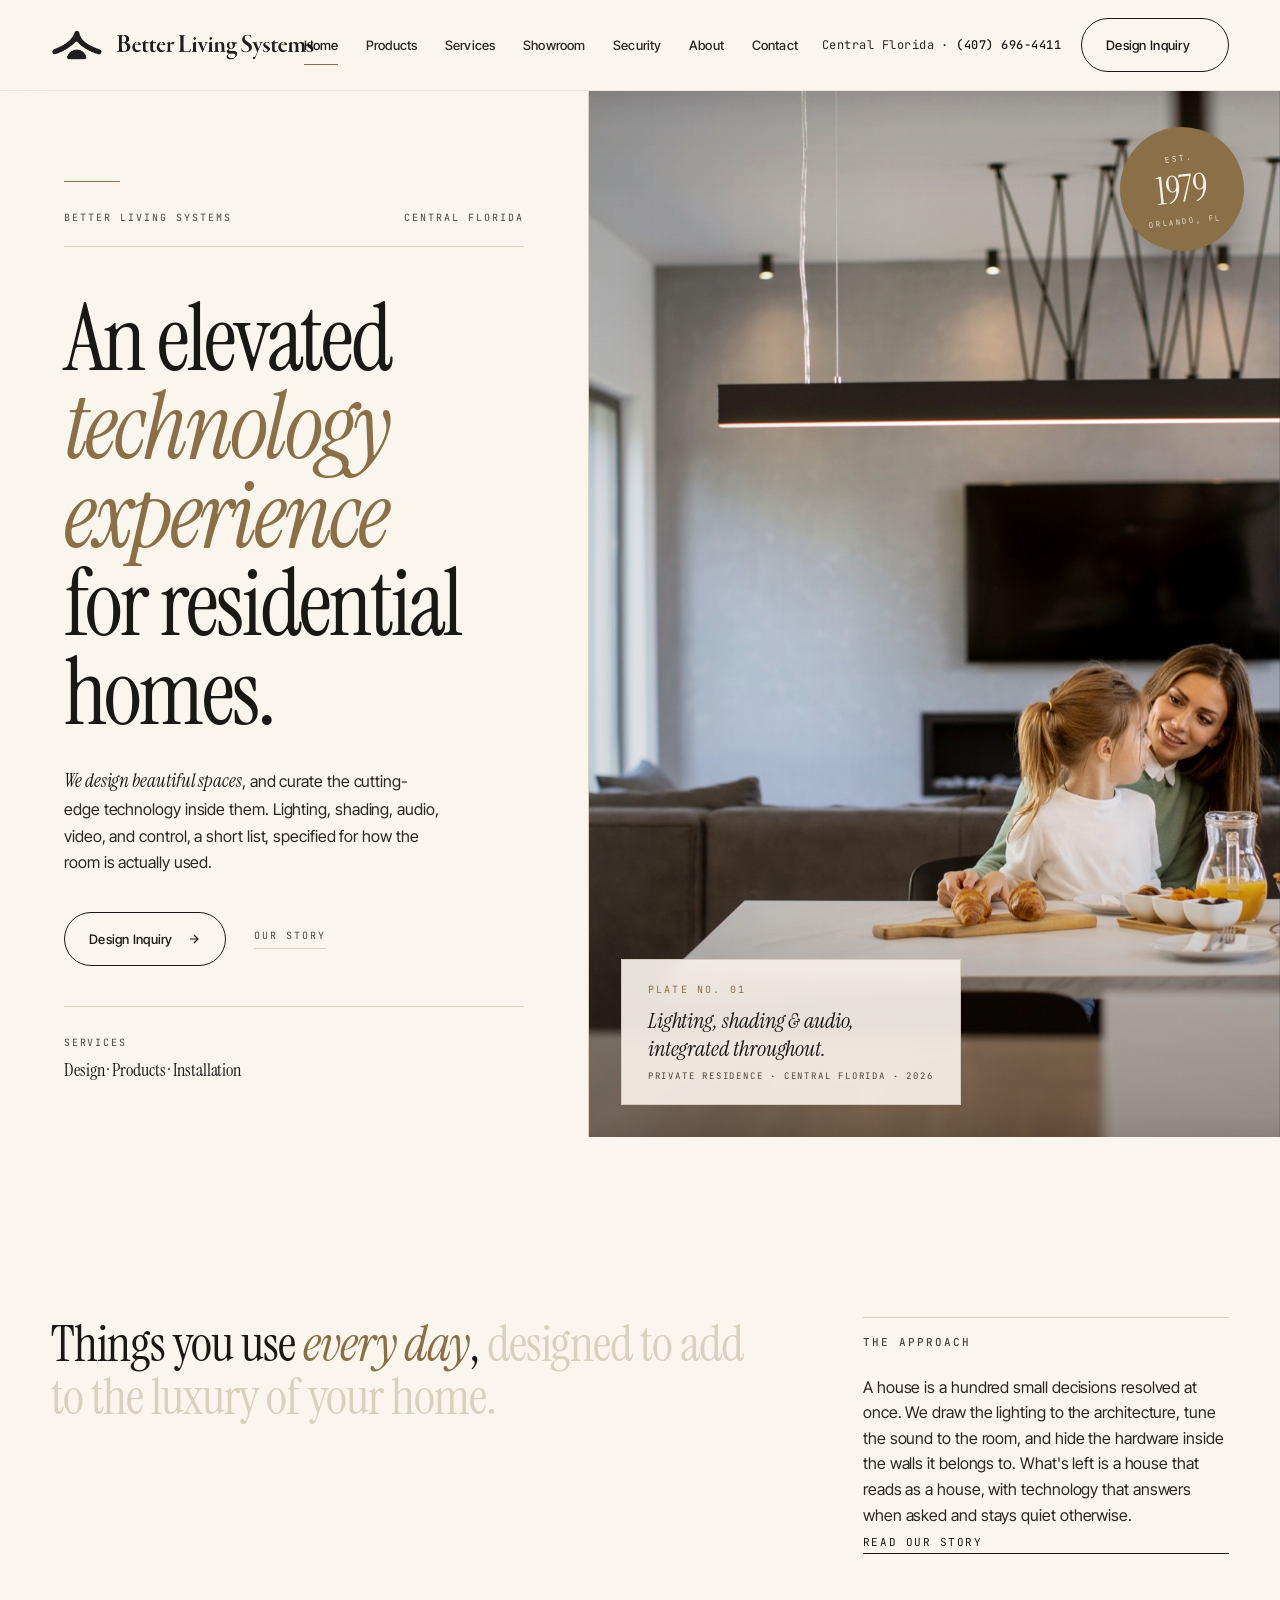
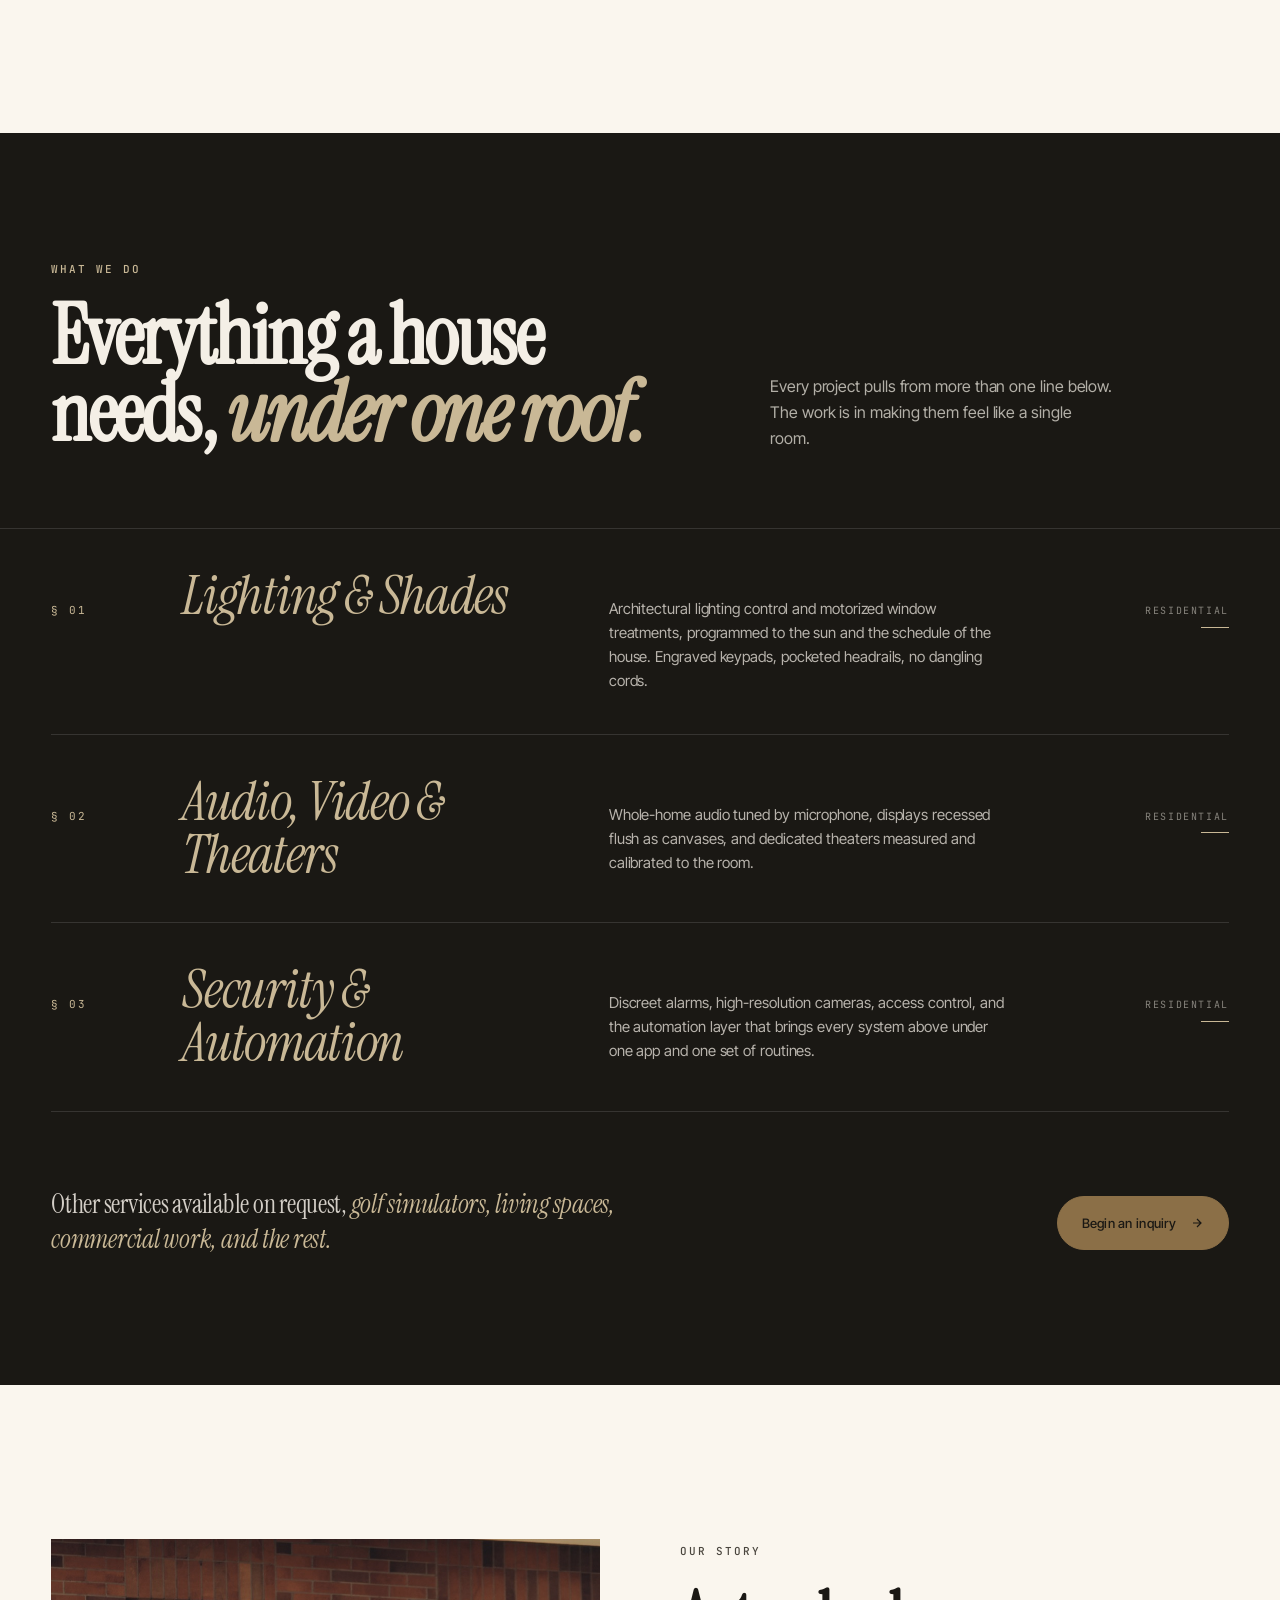
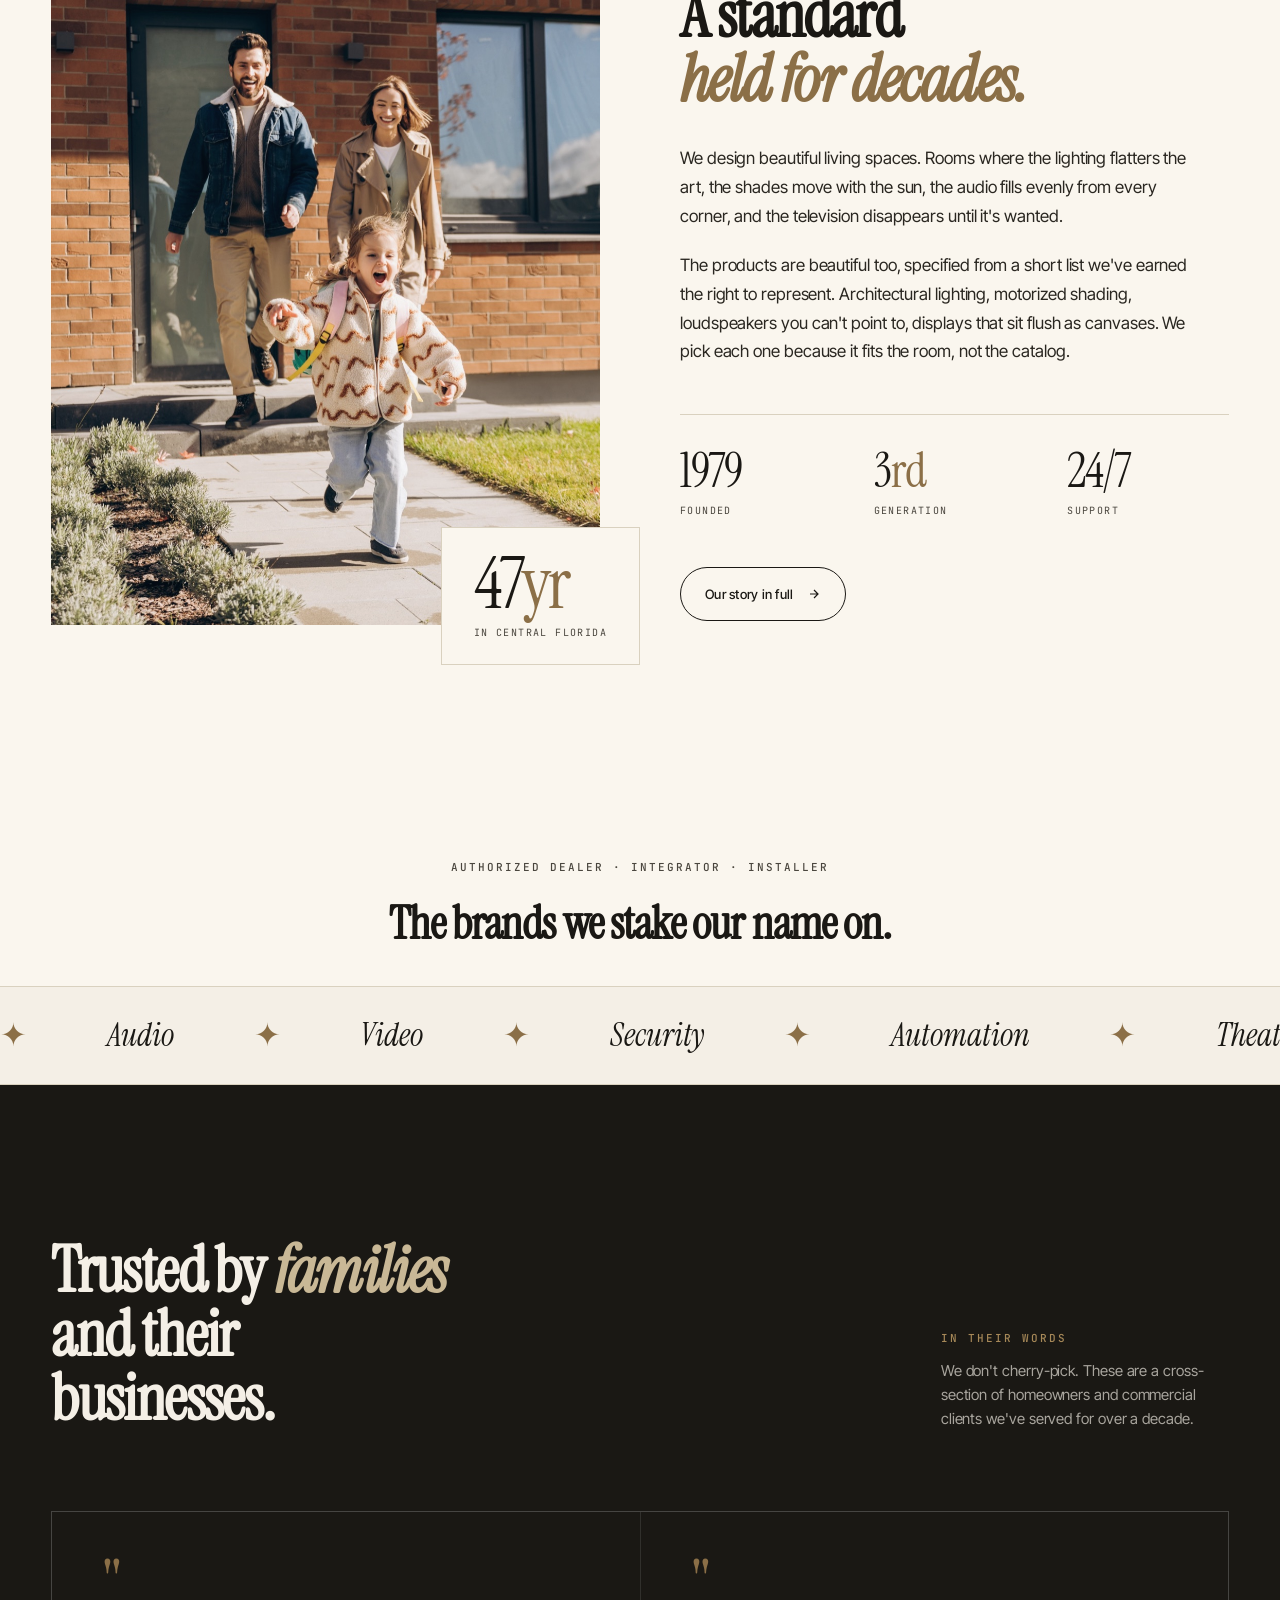
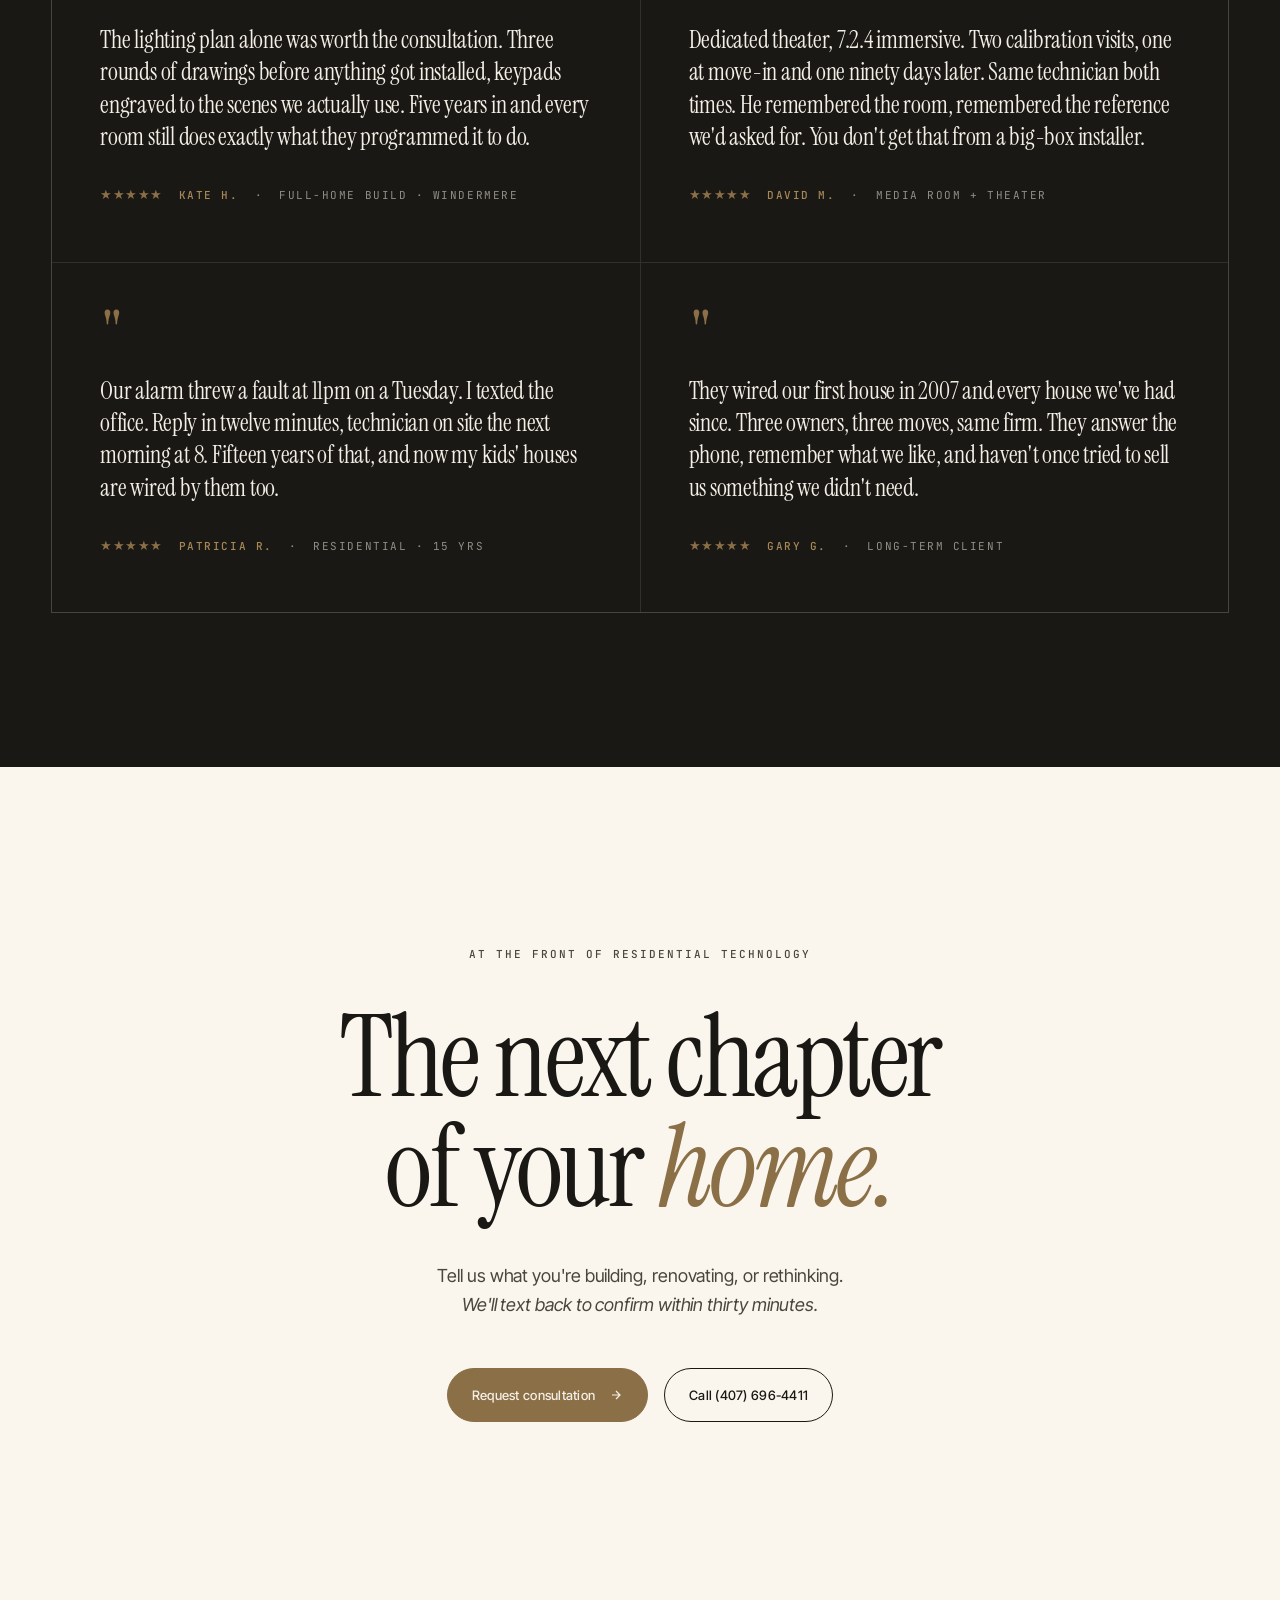
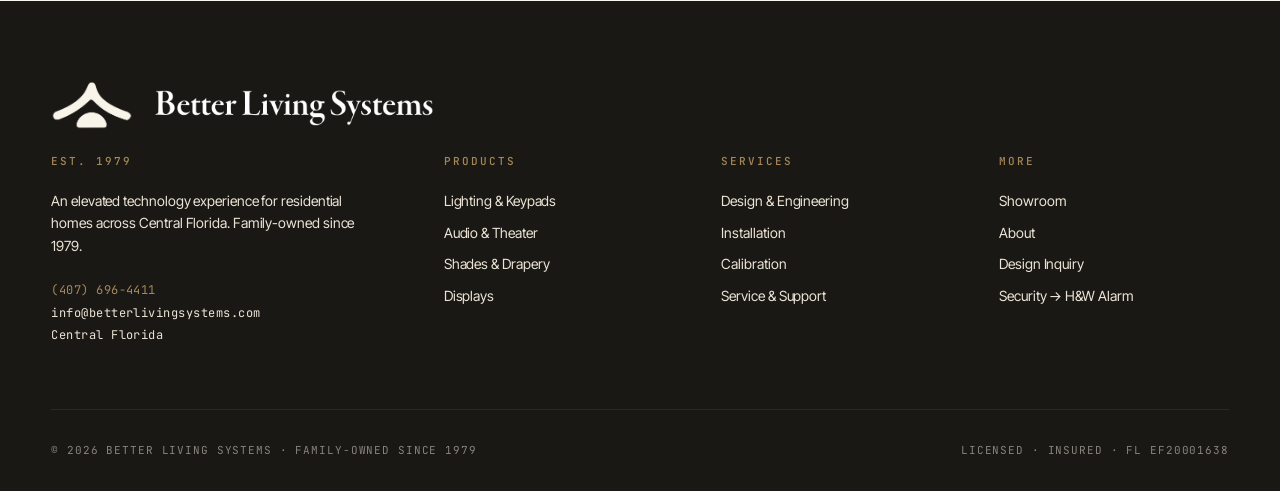
==== commit 5346dfd1: "Rewrite testimonials with specific-service detail The four reviews were short and interchangeable — " ====
--- a/index.html
+++ b/index.html
@@ -442,6 +442,7 @@
       color: rgba(244, 239, 230, 0.55);
     }
     .quote-meta strong { color: var(--brass-2); font-weight: 500; }
+    .quote-meta .stars { color: var(--brass); letter-spacing: 0.04em; font-size: 13px; }
     @media (max-width: 800px) {
       .quotes-grid { grid-template-columns: 1fr; }
       .quotes-head { flex-direction: column; align-items: flex-start; }
@@ -656,23 +657,23 @@
       <div class="quotes-grid">
         <div class="quote">
           <div class="quote-mark">"</div>
-          <p class="quote-text">We've been customers about 17 years, and their service has always been outstanding. If you're looking for a reliable alarm company, Better Living Systems is the way to go.</p>
-          <div class="quote-meta"><strong>Miriam V.</strong><span>·</span><span>Residential · 17 yrs</span></div>
+          <p class="quote-text">The lighting plan alone was worth the consultation. Three rounds of drawings before anything got installed, keypads engraved to the scenes we actually use. Five years in and every room still does exactly what they programmed it to do.</p>
+          <div class="quote-meta"><span class="stars">★★★★★</span><strong>Kate H.</strong><span>·</span><span>Full-home build · Windermere</span></div>
         </div>
         <div class="quote">
           <div class="quote-mark">"</div>
-          <p class="quote-text">Had the pleasure of working with this company since 2007. They treat us like we are their own family. Highest recommendation.</p>
-          <div class="quote-meta"><strong>Gary G.</strong><span>·</span><span>Long-term client</span></div>
+          <p class="quote-text">Dedicated theater, 7.2.4 immersive. Two calibration visits, one at move-in and one ninety days later. Same technician both times. He remembered the room, remembered the reference we'd asked for. You don't get that from a big-box installer.</p>
+          <div class="quote-meta"><span class="stars">★★★★★</span><strong>David M.</strong><span>·</span><span>Media room + theater</span></div>
         </div>
         <div class="quote">
           <div class="quote-mark">"</div>
-          <p class="quote-text">The Better Living Systems team is one of the best I've ever worked with. They are 10× better than any large home security company.</p>
-          <div class="quote-meta"><strong>Meagan D.</strong><span>·</span><span>Homeowner</span></div>
+          <p class="quote-text">Our alarm threw a fault at 11pm on a Tuesday. I texted the office. Reply in twelve minutes, technician on site the next morning at 8. Fifteen years of that, and now my kids' houses are wired by them too.</p>
+          <div class="quote-meta"><span class="stars">★★★★★</span><strong>Patricia R.</strong><span>·</span><span>Residential · 15 yrs</span></div>
         </div>
         <div class="quote">
           <div class="quote-mark">"</div>
-          <p class="quote-text">Always responsive, very professional. We have been with them for over 20 years. Wouldn't trust anyone else with our security.</p>
-          <div class="quote-meta"><strong>Melody B.</strong><span>·</span><span>Residential · 20+ yrs</span></div>
+          <p class="quote-text">They wired our first house in 2007 and every house we've had since. Three owners, three moves, same firm. They answer the phone, remember what we like, and haven't once tried to sell us something we didn't need.</p>
+          <div class="quote-meta"><span class="stars">★★★★★</span><strong>Gary G.</strong><span>·</span><span>Long-term client</span></div>
         </div>
       </div>
     </div>
--- a/shared/styles.css
+++ b/shared/styles.css
@@ -175,7 +175,7 @@
 }
 .nav-brand-mark img { max-height: 100%; max-width: 100%; width: auto; height: auto; object-fit: contain; display: block; }
 .nav-brand-word { display: inline-flex; align-items: center; flex-shrink: 0; }
-.nav-brand-word img { display: block; height: 14px; width: auto; }
+.nav-brand-word img { display: block; height: 34px; width: auto; }
 .nav-links {
   display: flex;
   gap: 28px;
@@ -210,16 +210,109 @@
 }
 .nav-phone strong { color: var(--ink); font-weight: 500; }
 
+/* Hamburger toggle */
+.nav-toggle {
+  display: none;
+  width: 44px; height: 44px;
+  align-items: center; justify-content: center;
+  color: var(--ink);
+  background: transparent;
+  border: 0;
+  padding: 0;
+  cursor: pointer;
+  border-radius: 999px;
+  margin-left: -4px;
+  transition: background .2s;
+}
+.nav-toggle:hover { background: rgba(26, 24, 20, 0.06); }
+.nav-toggle-close { display: none; }
+.nav.is-open .nav-toggle-open { display: none; }
+.nav.is-open .nav-toggle-close { display: block; }
+
+/* Slide-down drawer */
+.nav-drawer {
+  position: absolute;
+  top: 100%;
+  left: 0; right: 0;
+  background: var(--paper);
+  border-bottom: 1px solid var(--line);
+  box-shadow: 0 18px 40px -24px rgba(26, 24, 20, 0.22);
+  opacity: 0;
+  transform: translateY(-8px);
+  pointer-events: none;
+  max-height: calc(100vh - 100%);
+  overflow-y: auto;
+  transition: opacity .24s ease, transform .24s ease;
+  visibility: hidden;
+}
+.nav.is-open .nav-drawer {
+  opacity: 1;
+  transform: translateY(0);
+  pointer-events: auto;
+  visibility: visible;
+}
+.nav-drawer-inner {
+  max-width: var(--max);
+  margin: 0 auto;
+  padding: 12px var(--gutter) 28px;
+}
+.nav-drawer-links {
+  display: flex;
+  flex-direction: column;
+  border-bottom: 1px solid var(--line);
+  margin-bottom: 20px;
+}
+.nav-drawer-link {
+  display: flex;
+  align-items: center;
+  justify-content: space-between;
+  font-family: var(--serif);
+  font-size: 26px;
+  line-height: 1;
+  letter-spacing: -0.02em;
+  color: var(--ink-2);
+  padding: 18px 0;
+  border-bottom: 1px solid var(--line-soft);
+  transition: color .2s, padding .25s ease;
+}
+.nav-drawer-link:last-child { border-bottom: 0; }
+.nav-drawer-link:hover { color: var(--brass); padding-left: 6px; }
+.nav-drawer-link.active { color: var(--ink); }
+.nav-drawer-link.active::after {
+  content: '';
+  width: 24px; height: 1px;
+  background: var(--brass);
+}
+.nav-drawer-foot {
+  display: flex;
+  flex-direction: column;
+  gap: 16px;
+  align-items: flex-start;
+}
+.nav-phone-m {
+  font-family: var(--mono);
+  font-size: 12px;
+  letter-spacing: 0.04em;
+  color: var(--ink-soft);
+}
+.nav-phone-m strong { color: var(--ink); font-weight: 500; }
+.nav-drawer-cta { align-self: stretch; justify-content: center; }
+
+/* Breakpoint ladder */
 @media (max-width: 1180px) {
   .nav-phone { display: none; }
-}
-@media (max-width: 640px) {
-  .nav-brand-word { display: none; }
 }
 @media (max-width: 980px) {
   .nav-inner { grid-template-columns: 1fr auto; }
   .nav-links { display: none; }
+  .nav-right { gap: 12px; }
   .nav-right .btn { padding: 12px 18px; font-size: 12px; }
+  .nav-toggle { display: inline-flex; }
+}
+@media (max-width: 640px) {
+  .nav-brand-word { display: none; }
+  .nav-cta { display: none; }
+  .nav-right .btn.nav-cta { display: none; }
 }
 
 /* ---- Footer ---- */
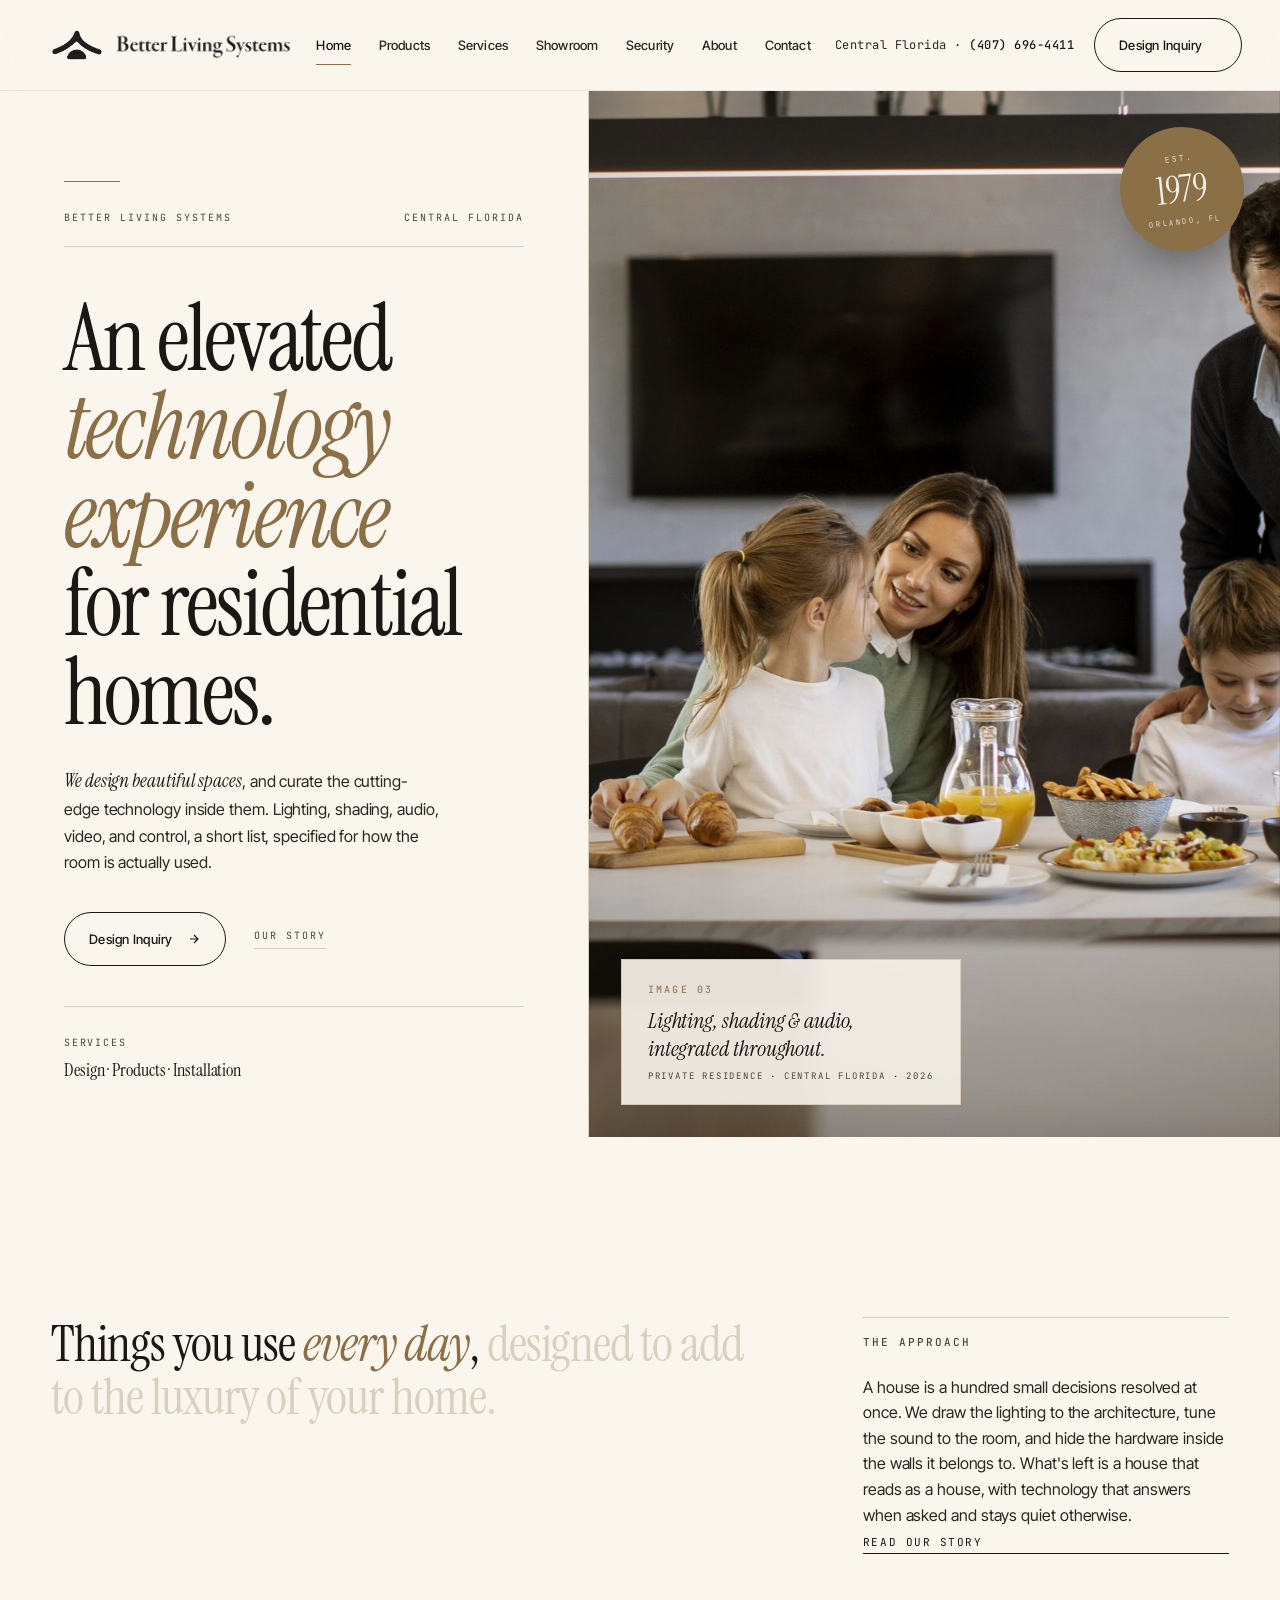
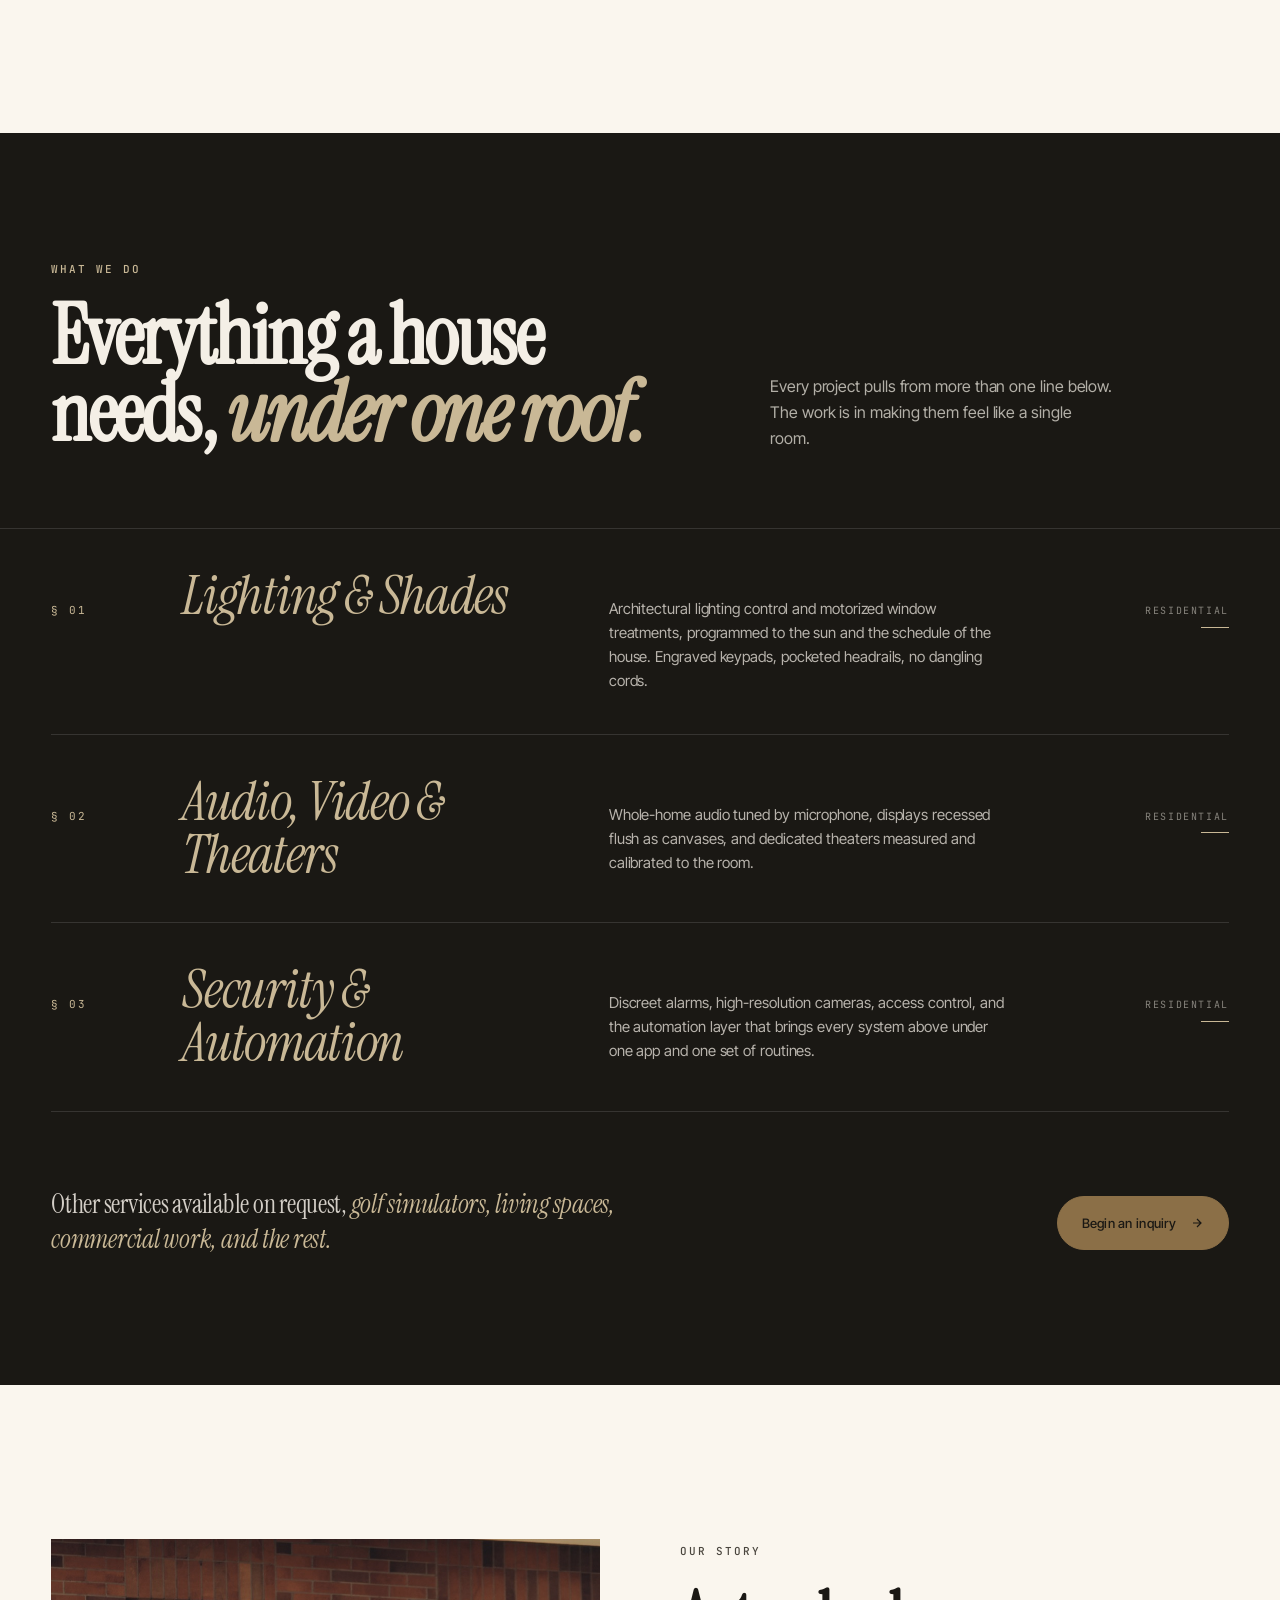
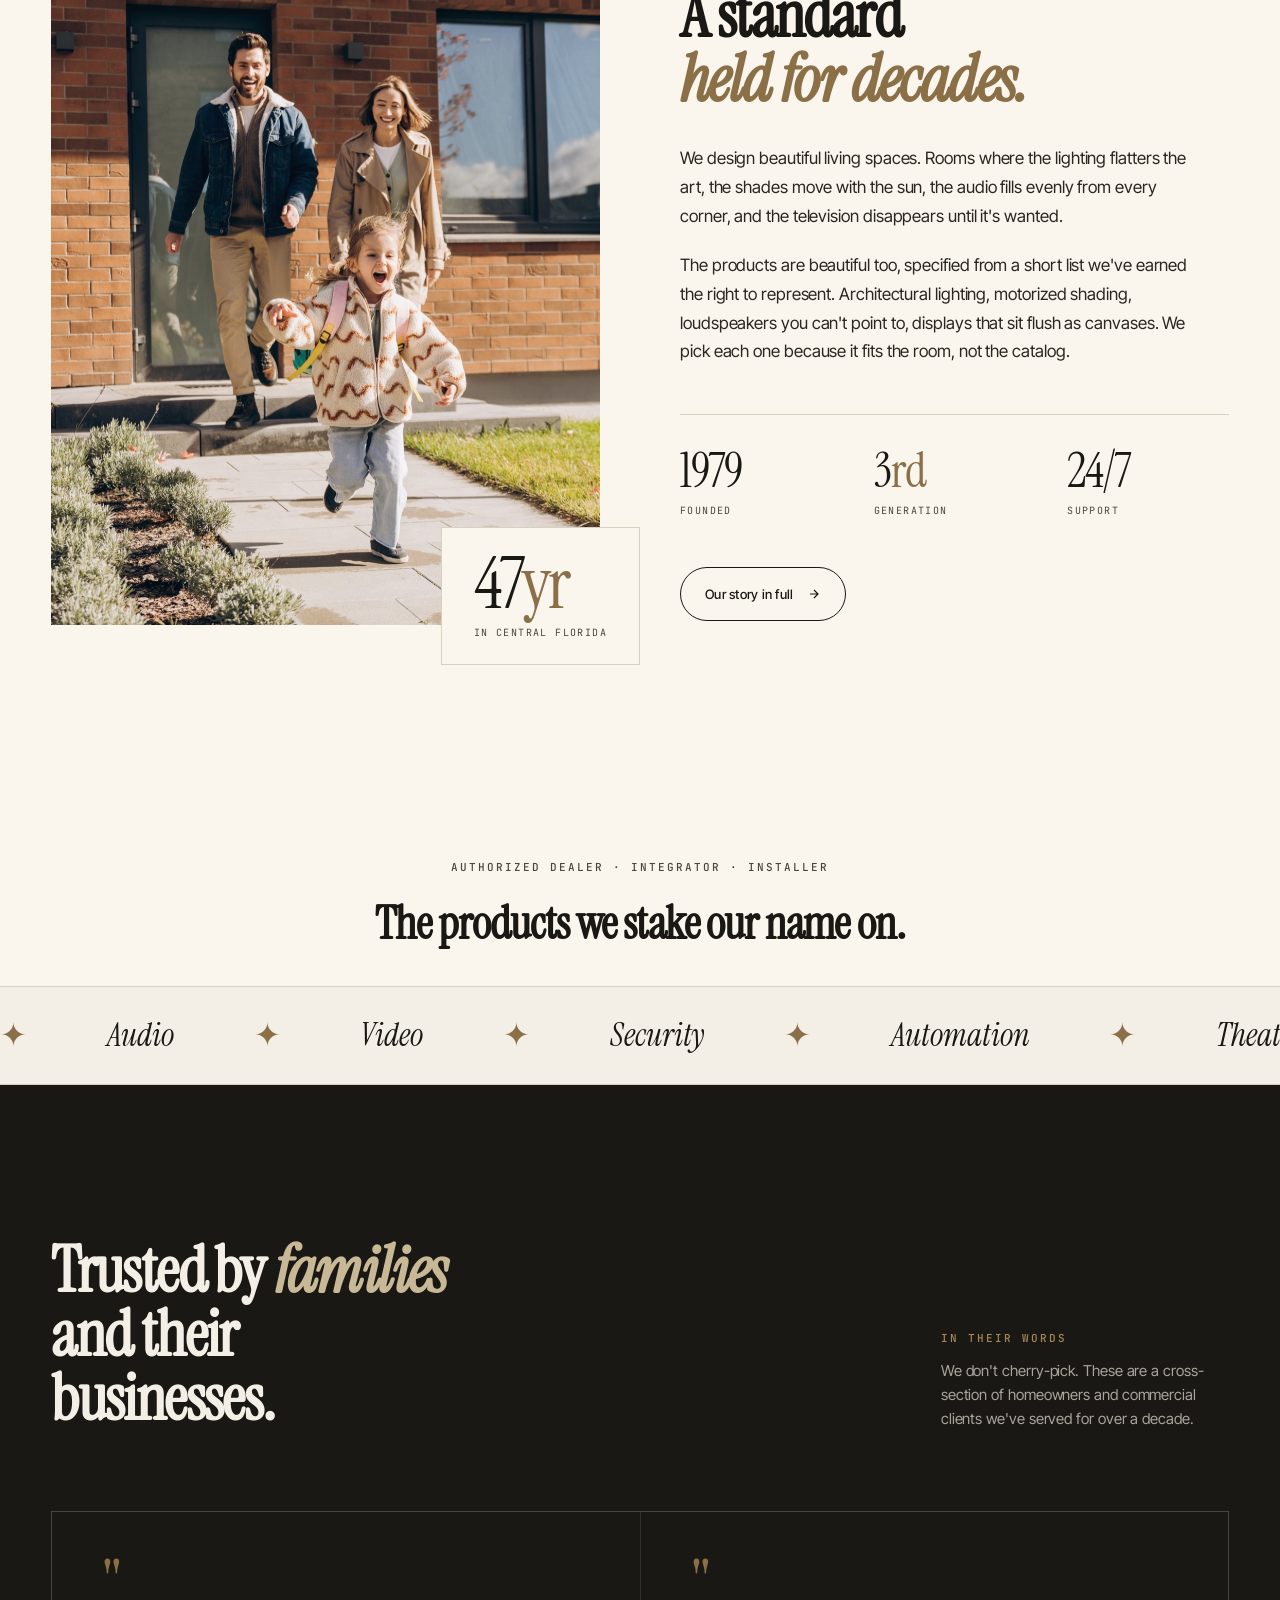
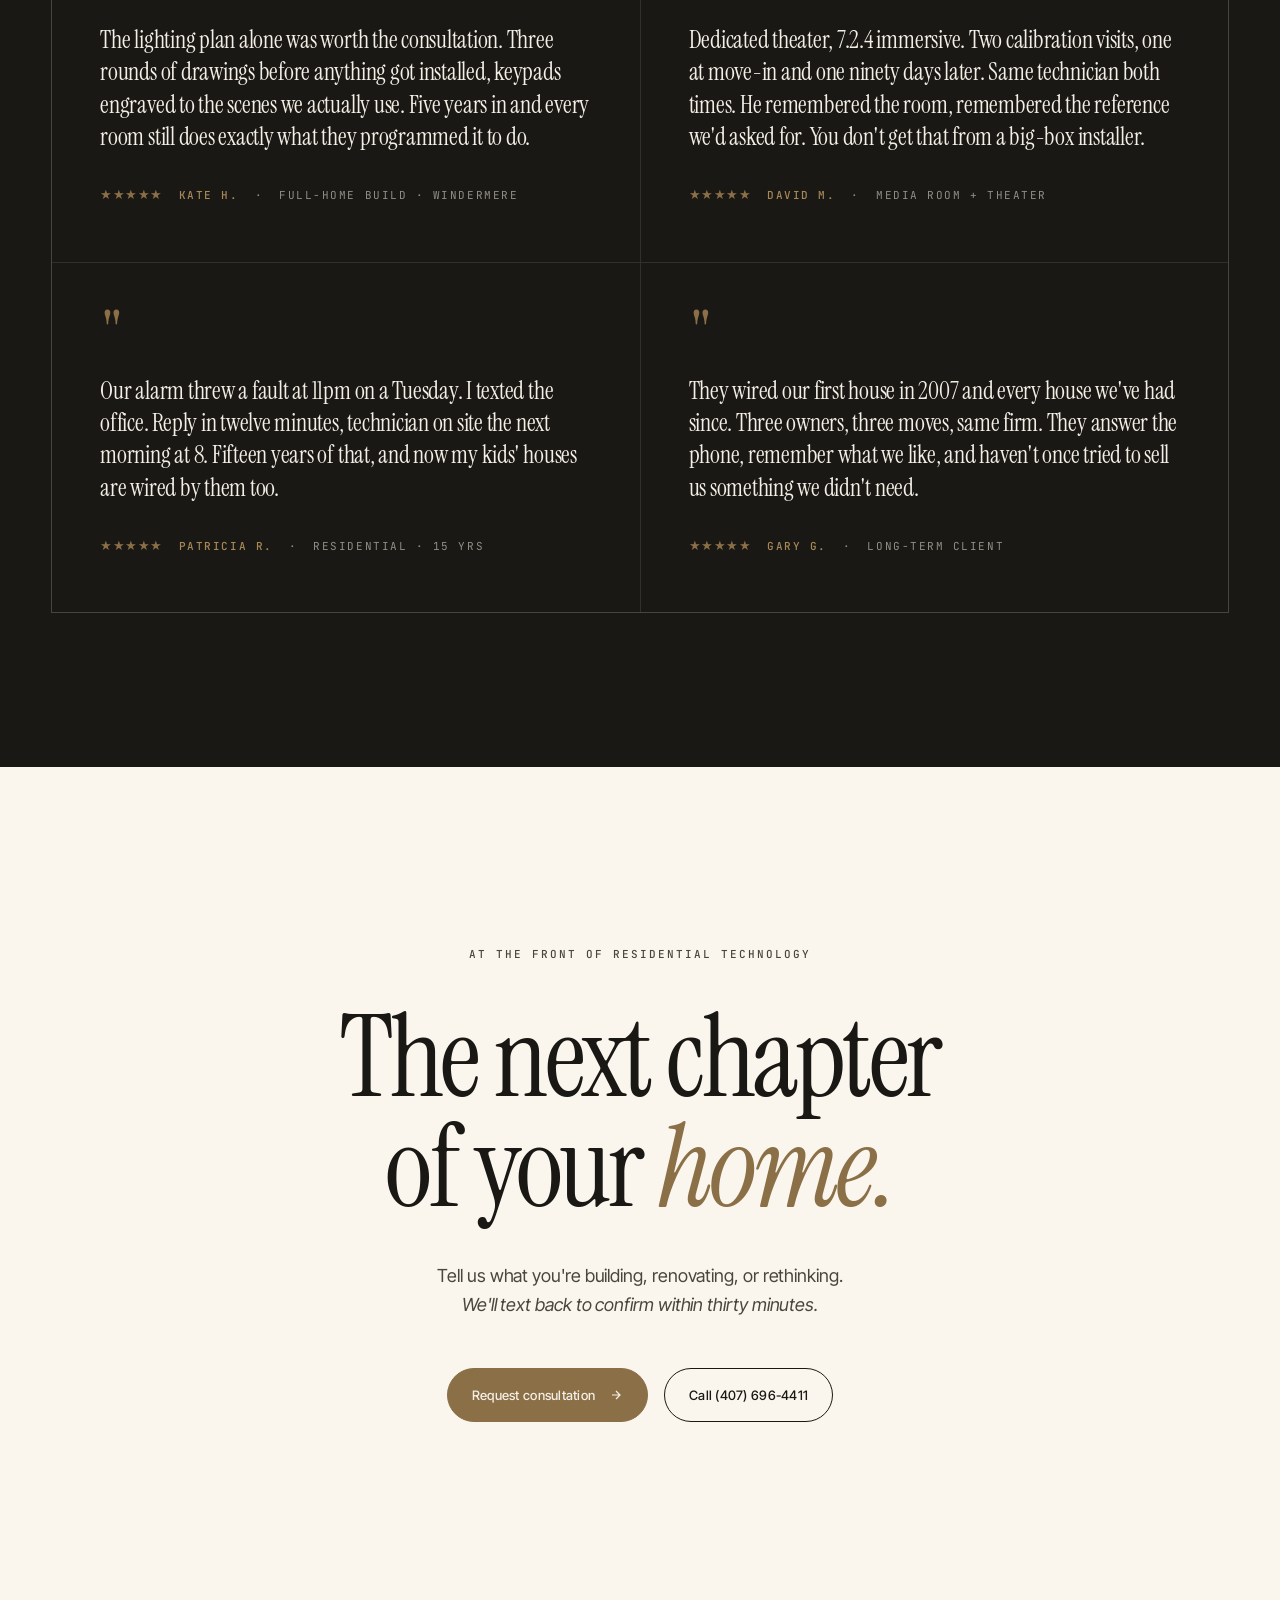
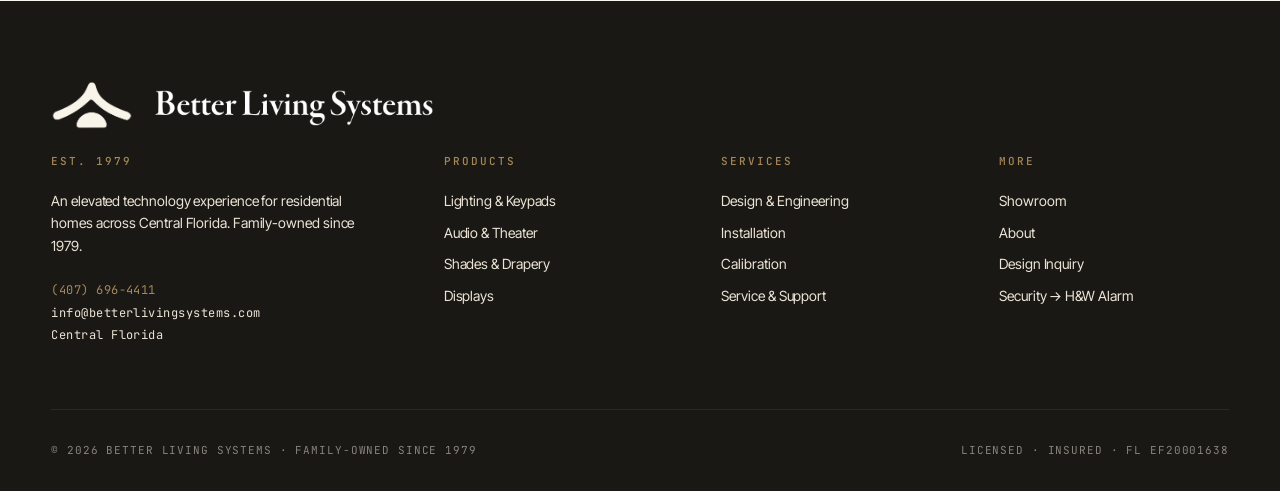
==== commit 4136e3f2: "Refresh imagery and copy, embed contact form on showroom - Showroom address updated to 4409 Parkbree" ====
--- a/index.html
+++ b/index.html
@@ -535,7 +535,7 @@
         <span class="sub">Orlando, FL</span>
       </div>
       <figure class="hero-caption">
-        <div class="cap-num">Plate No. 01</div>
+        <div class="cap-num">Image 03</div>
         <div class="cap-title">Lighting, shading &amp; audio, <em>integrated throughout.</em></div>
         <div class="cap-meta">Private residence · Central Florida · 2026</div>
       </figure>
@@ -633,7 +633,7 @@
   <!-- PARTNERS MARQUEE -->
   <div class="partners-head">
     <div class="eyebrow" style="margin-bottom: 24px;">Authorized dealer · Integrator · Installer</div>
-    <h3>The brands we stake our name on.</h3>
+    <h3>The products we stake our name on.</h3>
   </div>
   <div class="marquee">
     <div class="marquee-track">
--- a/shared/styles.css
+++ b/shared/styles.css
@@ -166,6 +166,7 @@
   font-size: 22px;
   letter-spacing: -0.01em;
   white-space: nowrap;
+  min-width: max-content;
 }
 .nav-brand-mark {
   height: 34px;
@@ -175,7 +176,7 @@
 }
 .nav-brand-mark img { max-height: 100%; max-width: 100%; width: auto; height: auto; object-fit: contain; display: block; }
 .nav-brand-word { display: inline-flex; align-items: center; flex-shrink: 0; }
-.nav-brand-word img { display: block; height: 34px; width: auto; }
+.nav-brand-word img { display: block; height: 30px; width: auto; }
 .nav-links {
   display: flex;
   gap: 28px;
@@ -302,6 +303,9 @@
 @media (max-width: 1180px) {
   .nav-phone { display: none; }
 }
+@media (max-width: 1040px) {
+  .nav-brand-word { display: none; }
+}
 @media (max-width: 980px) {
   .nav-inner { grid-template-columns: 1fr auto; }
   .nav-links { display: none; }
@@ -310,7 +314,6 @@
   .nav-toggle { display: inline-flex; }
 }
 @media (max-width: 640px) {
-  .nav-brand-word { display: none; }
   .nav-cta { display: none; }
   .nav-right .btn.nav-cta { display: none; }
 }
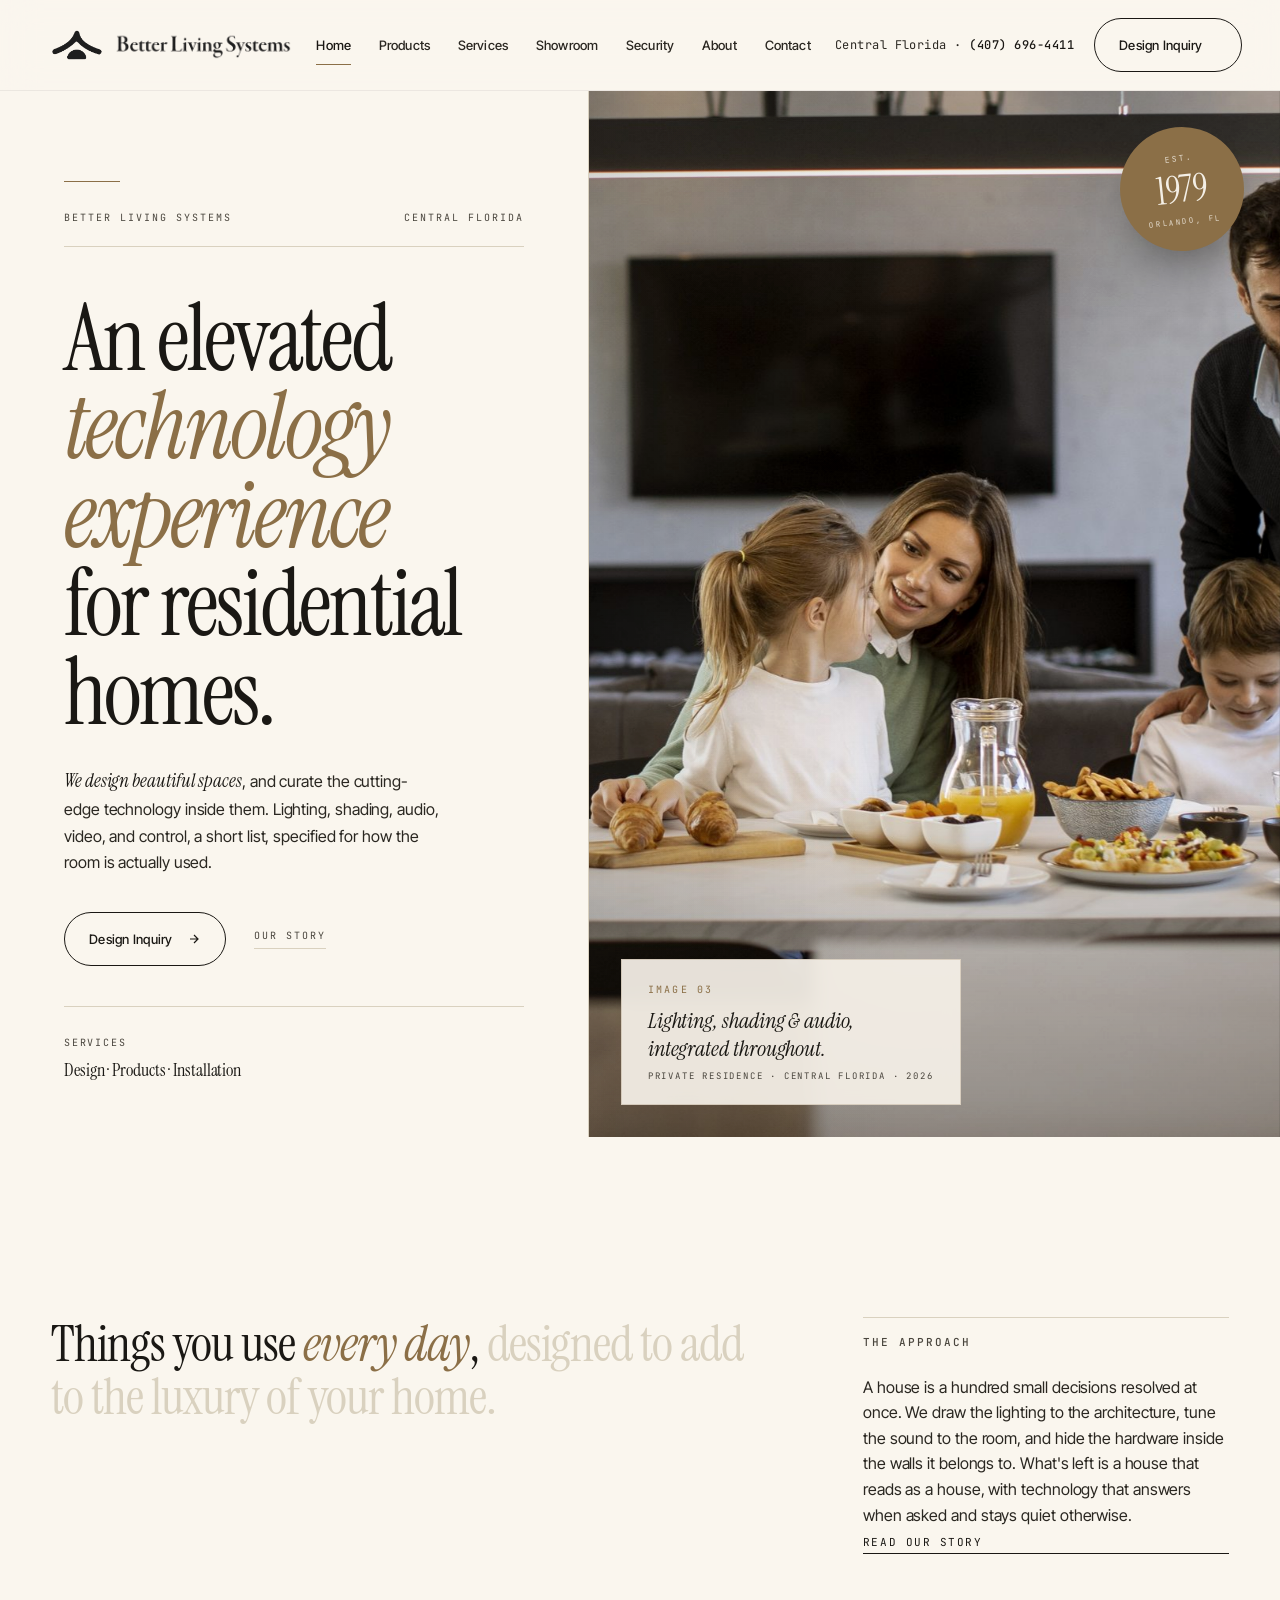
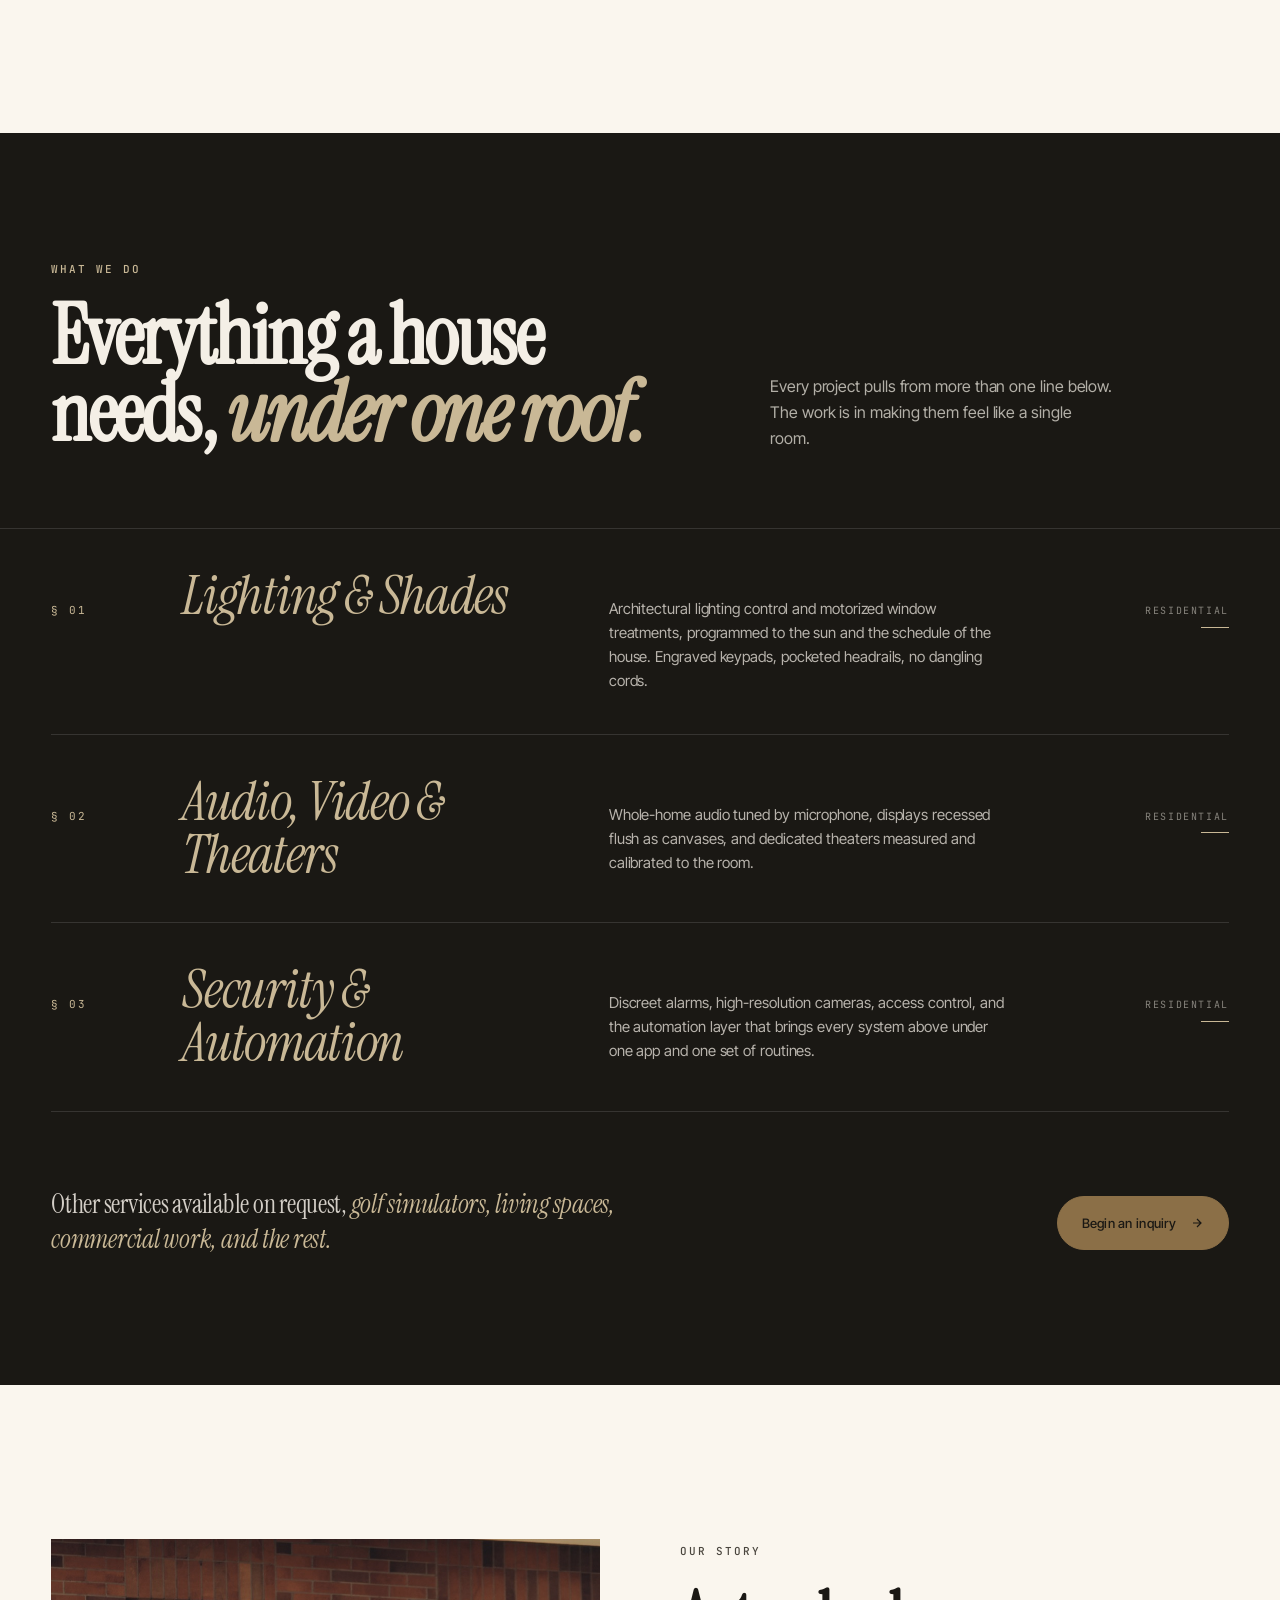
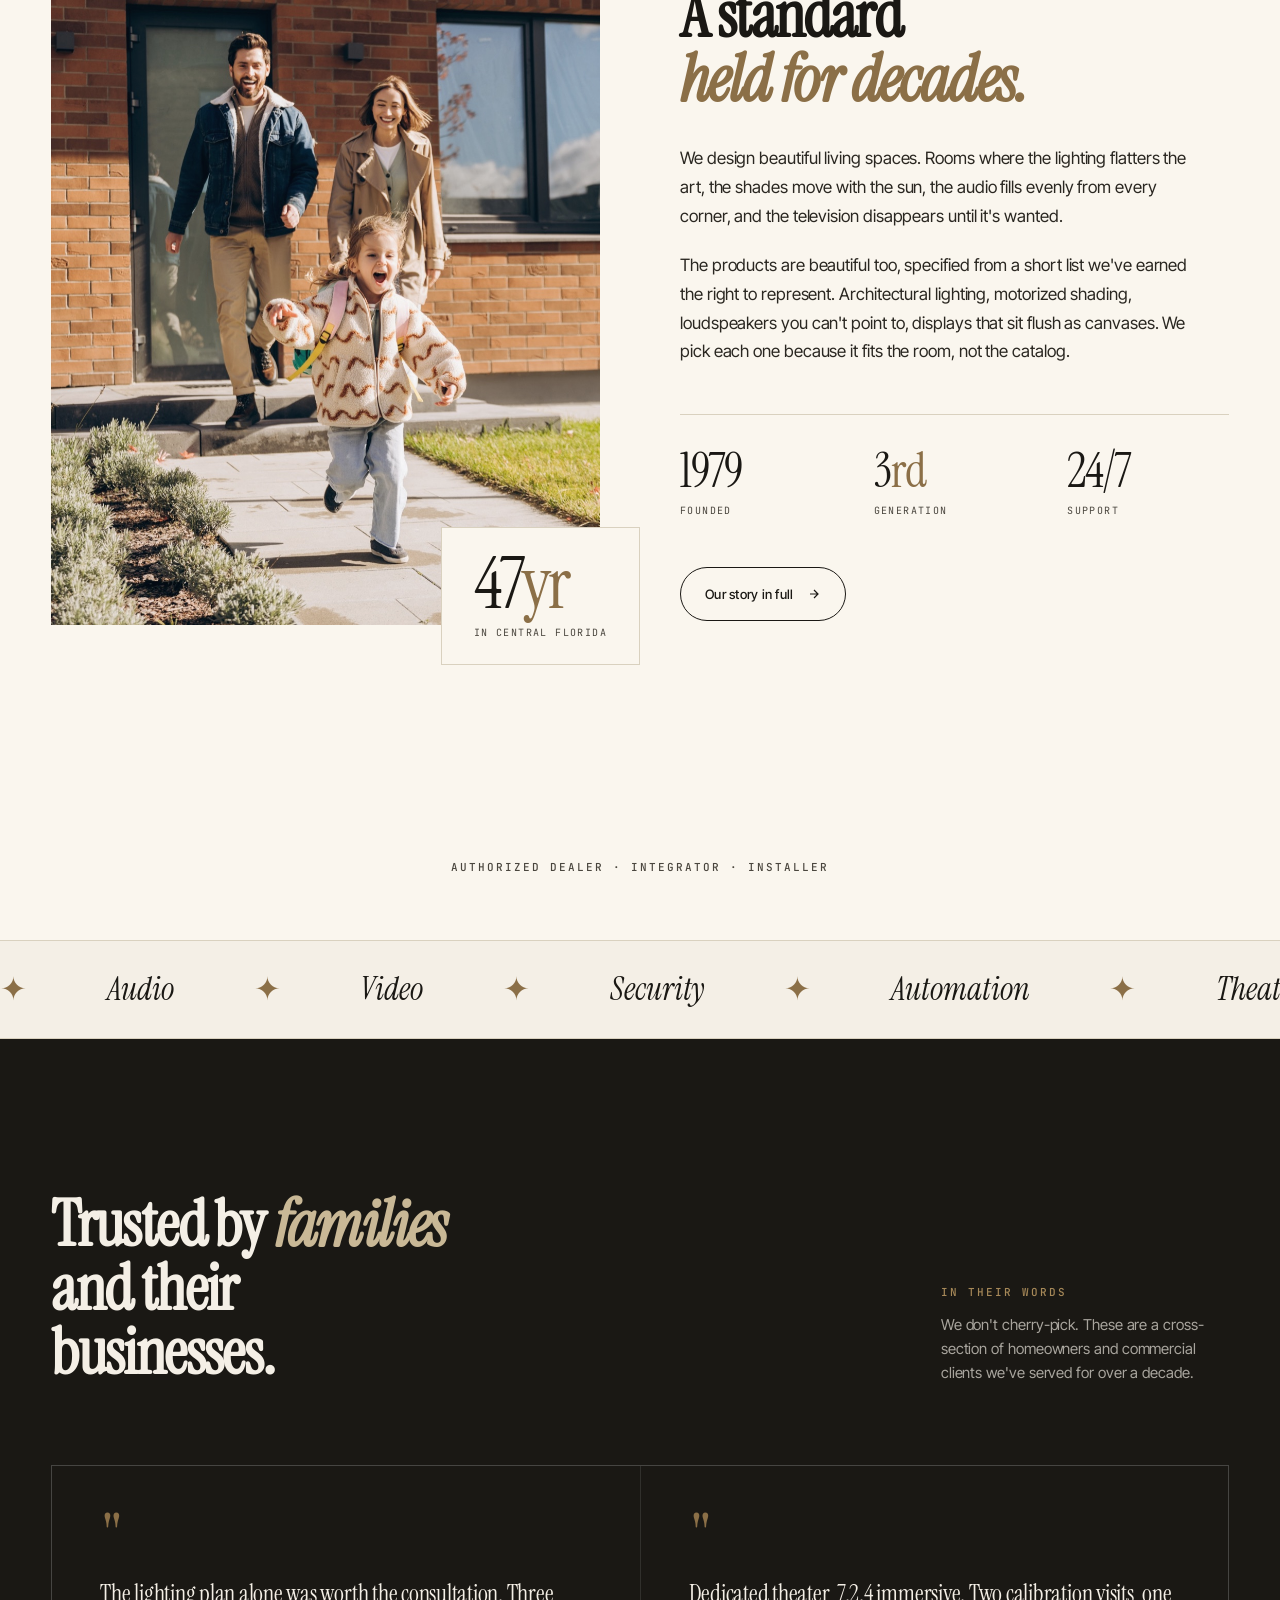
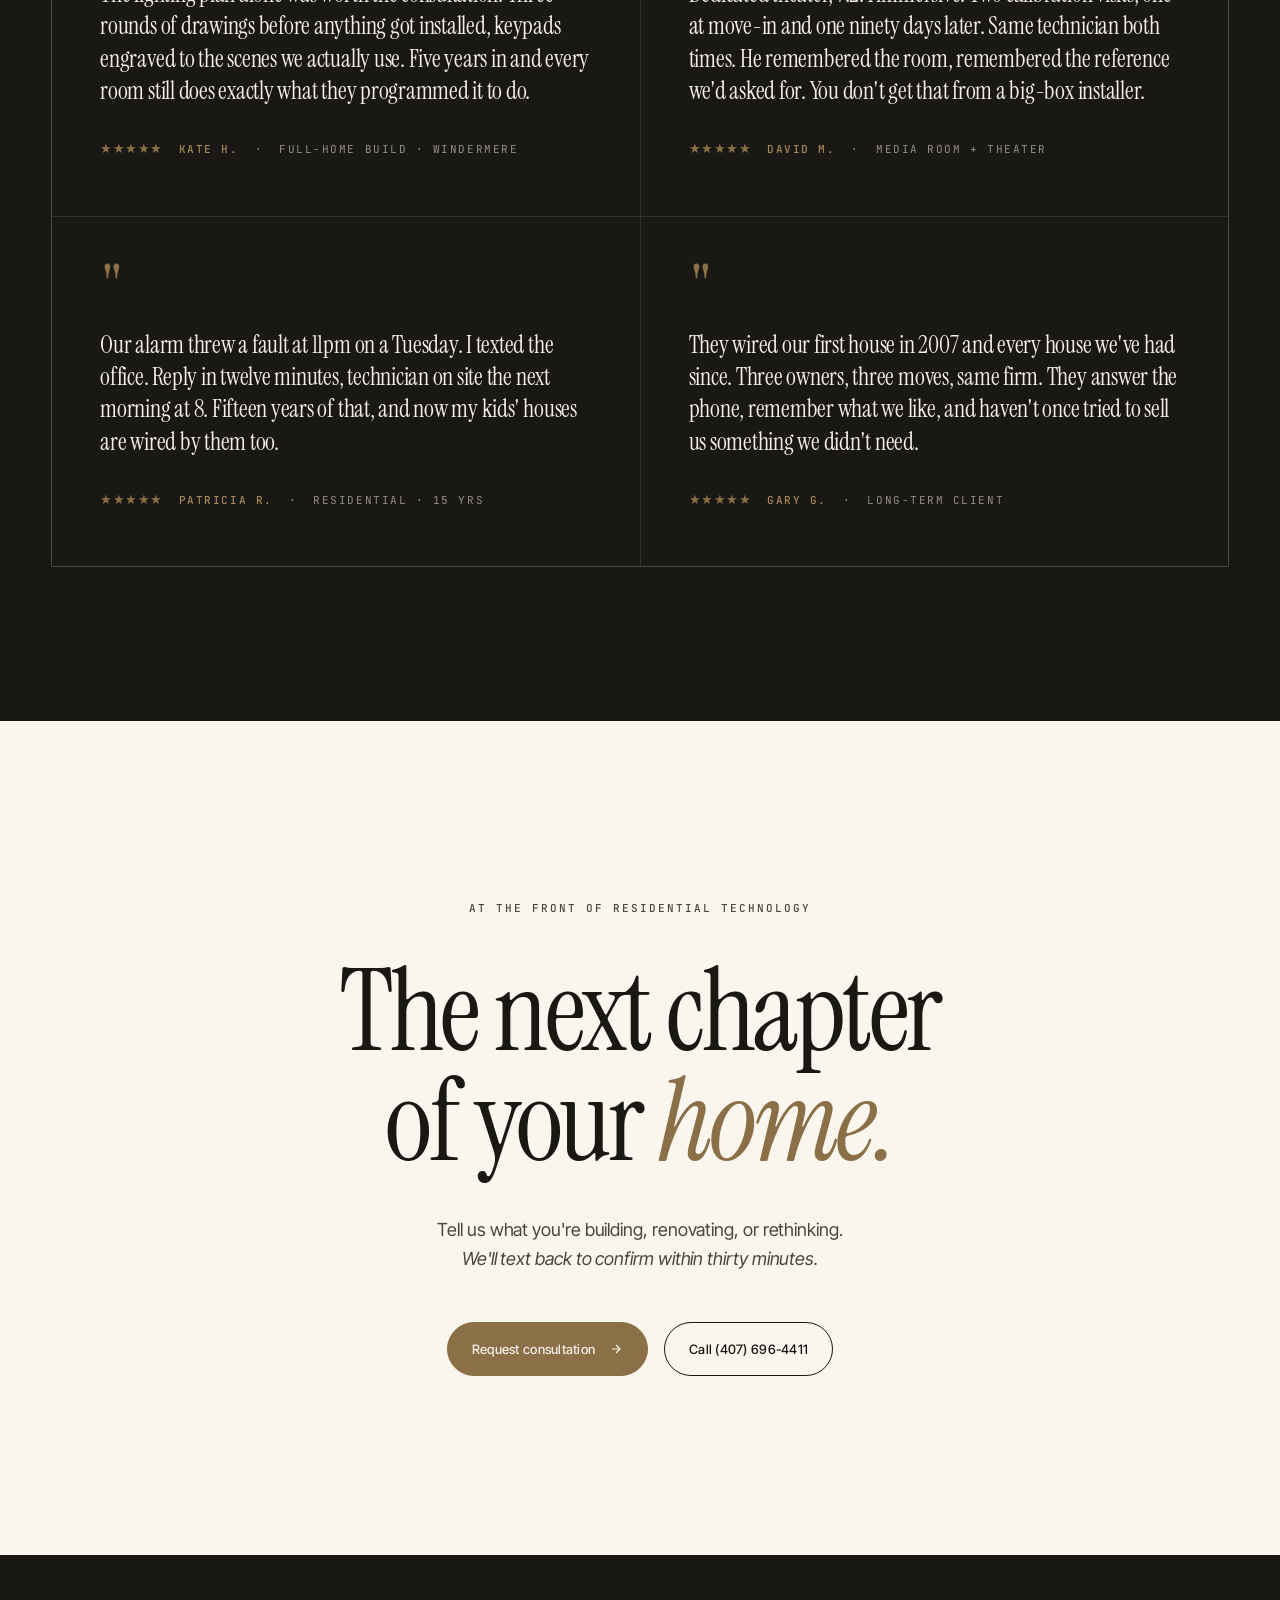
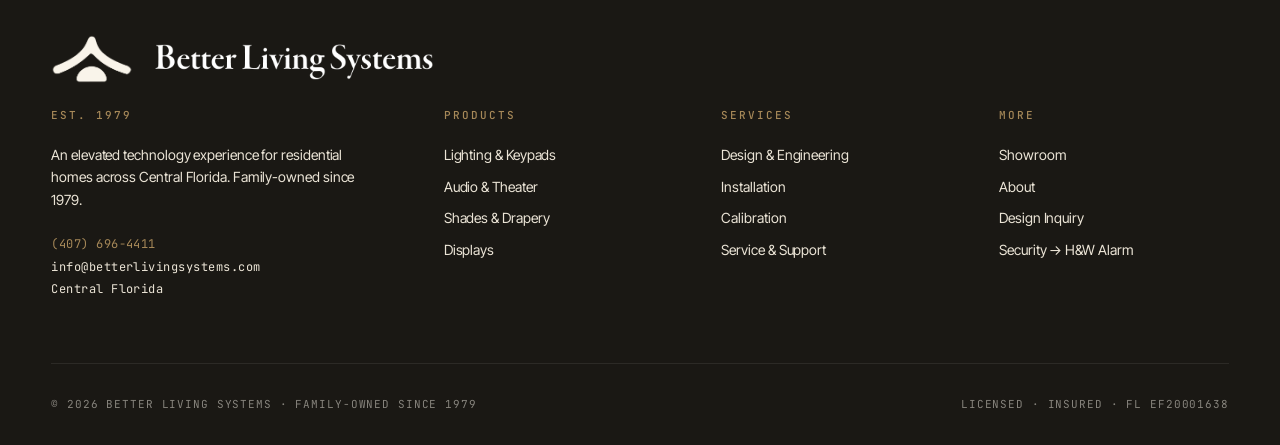
==== commit 22c02686: "Tweak showroom location, Saturday hours, and homepage marquee header - Showroom directions reference" ====
--- a/index.html
+++ b/index.html
@@ -633,7 +633,6 @@
   <!-- PARTNERS MARQUEE -->
   <div class="partners-head">
     <div class="eyebrow" style="margin-bottom: 24px;">Authorized dealer · Integrator · Installer</div>
-    <h3>The products we stake our name on.</h3>
   </div>
   <div class="marquee">
     <div class="marquee-track">
